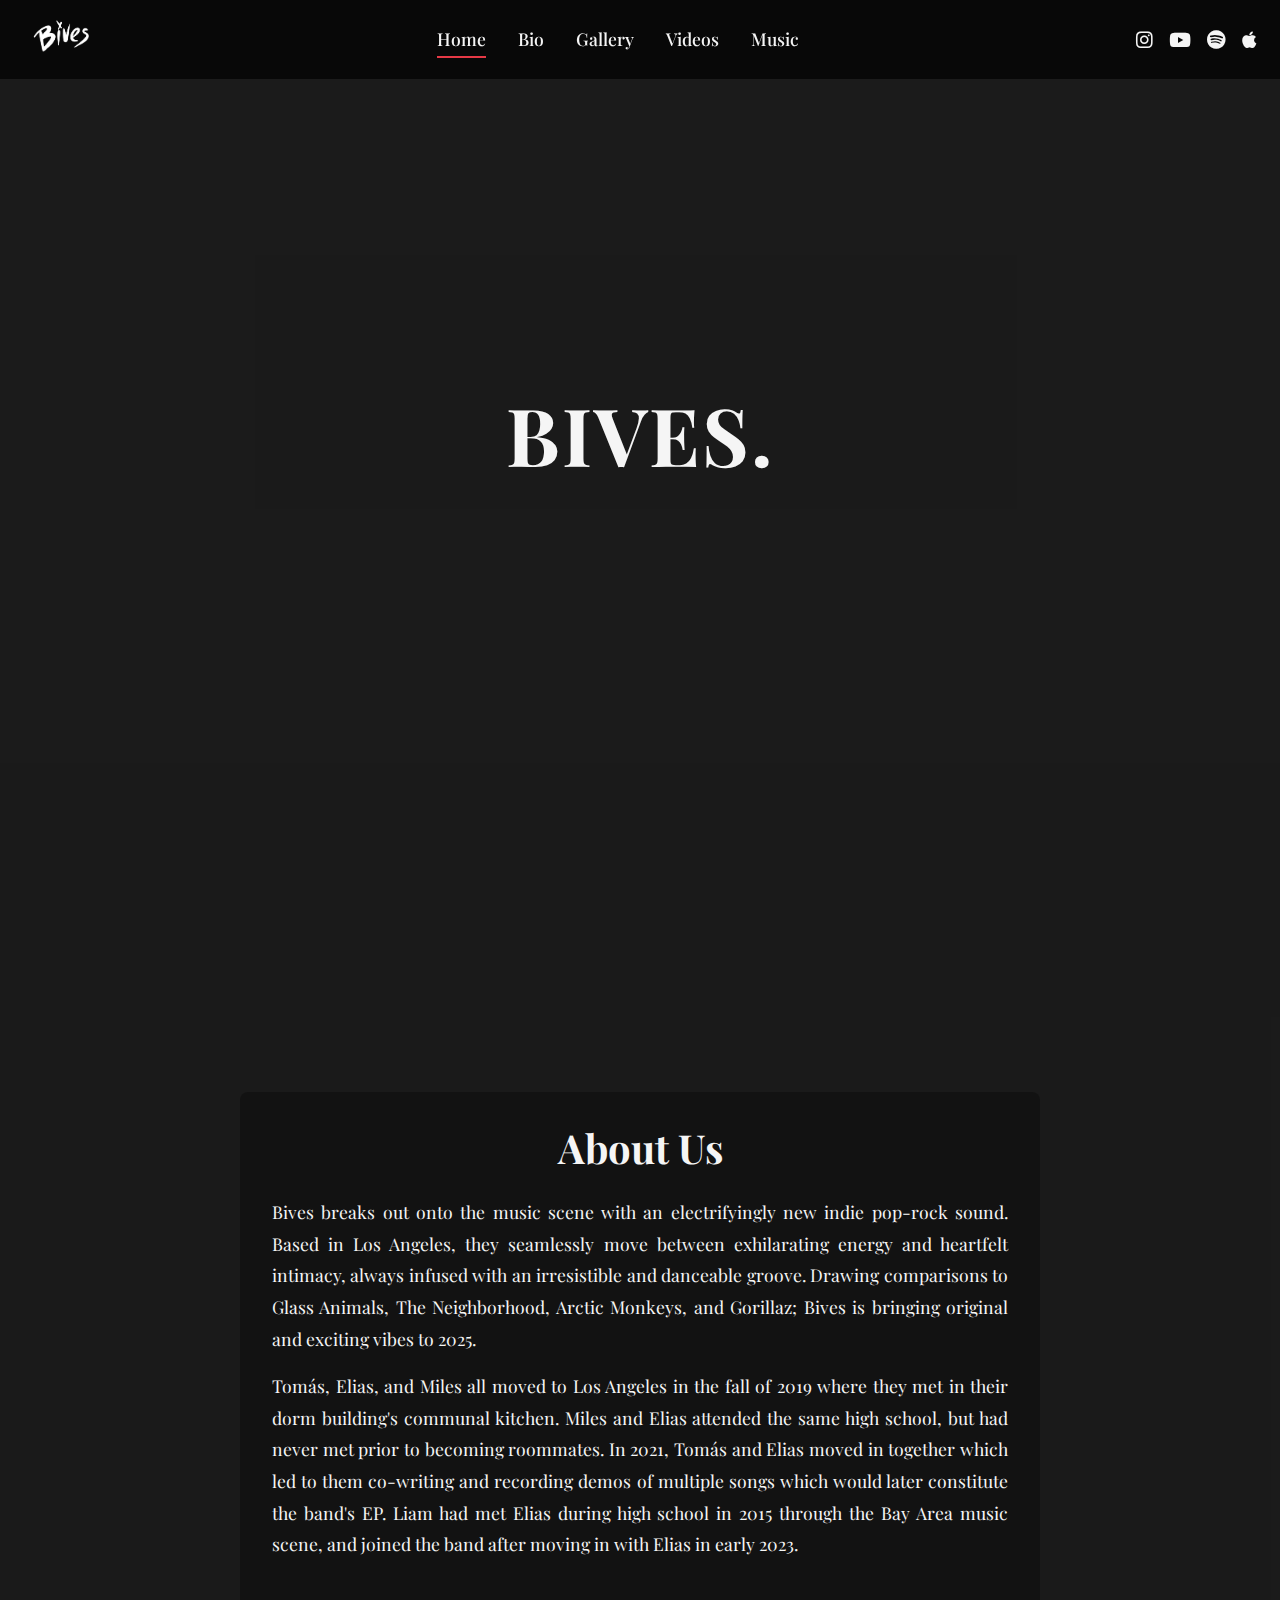
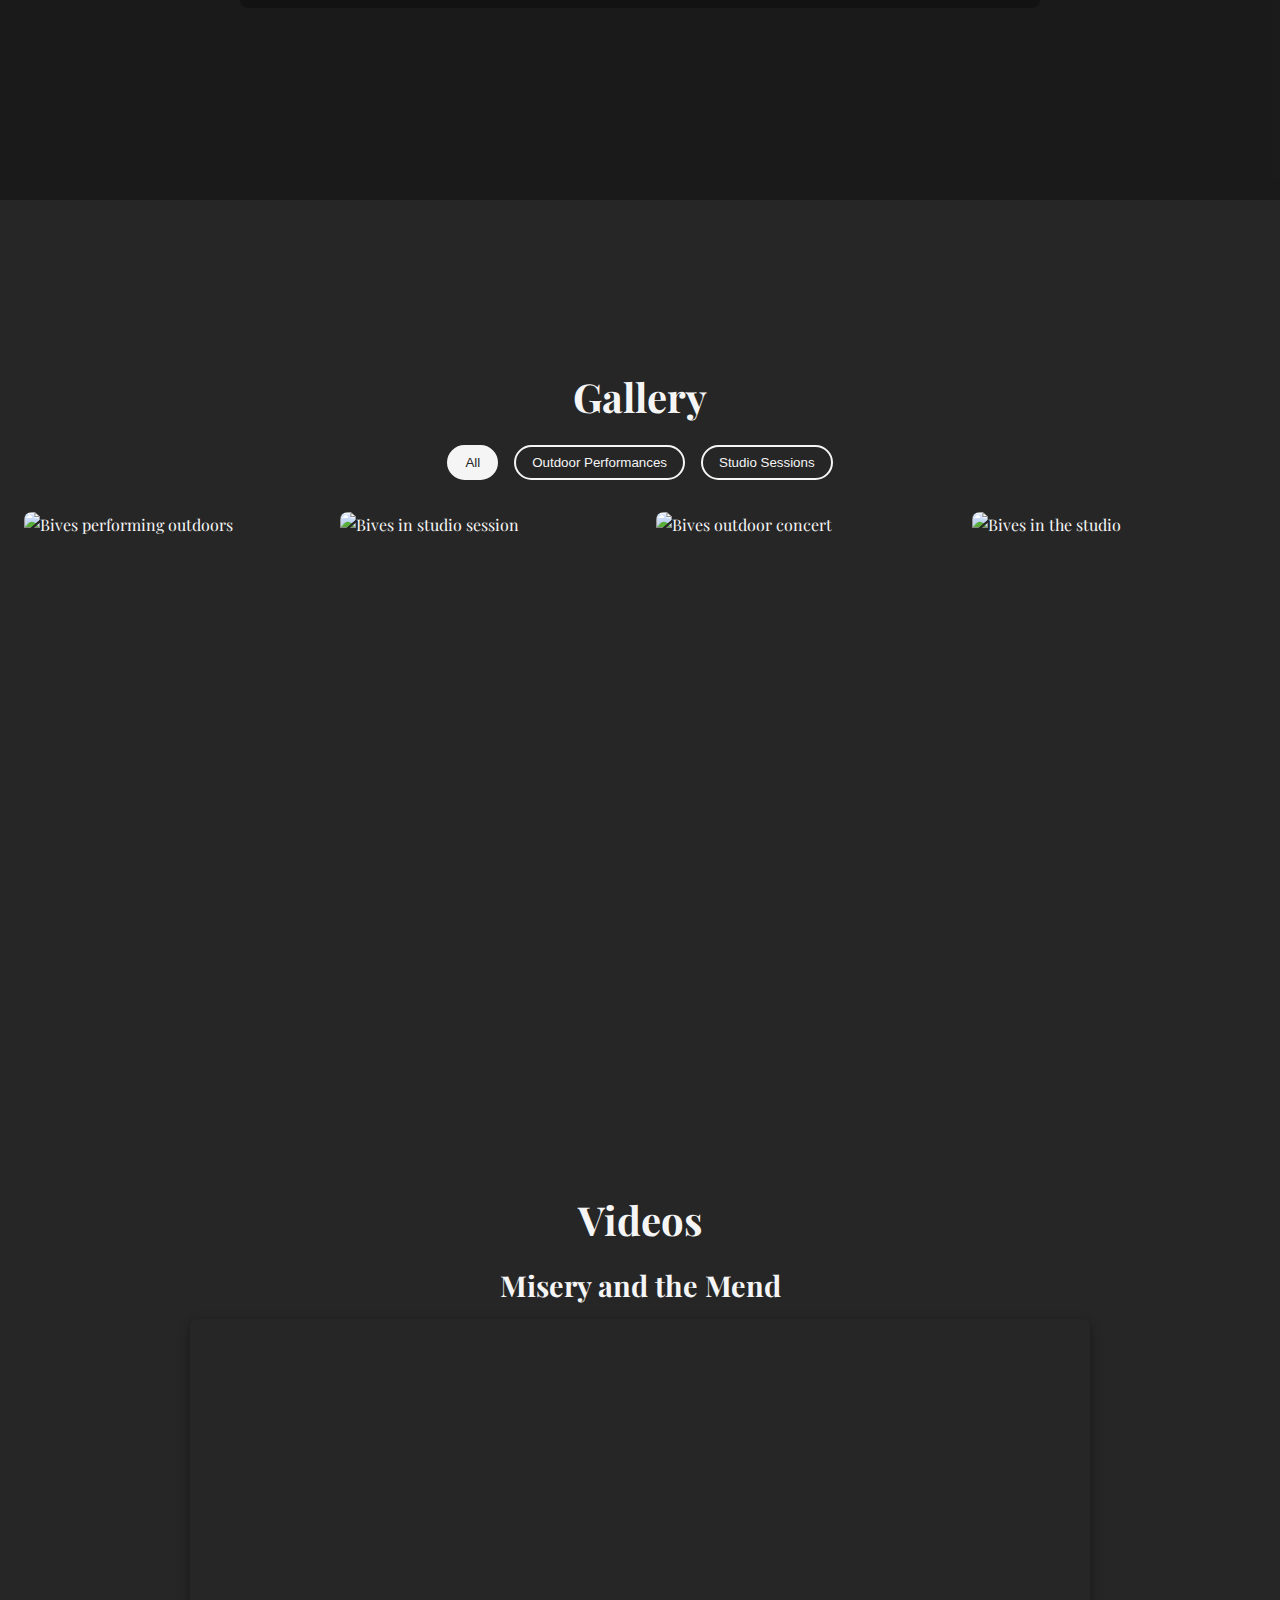
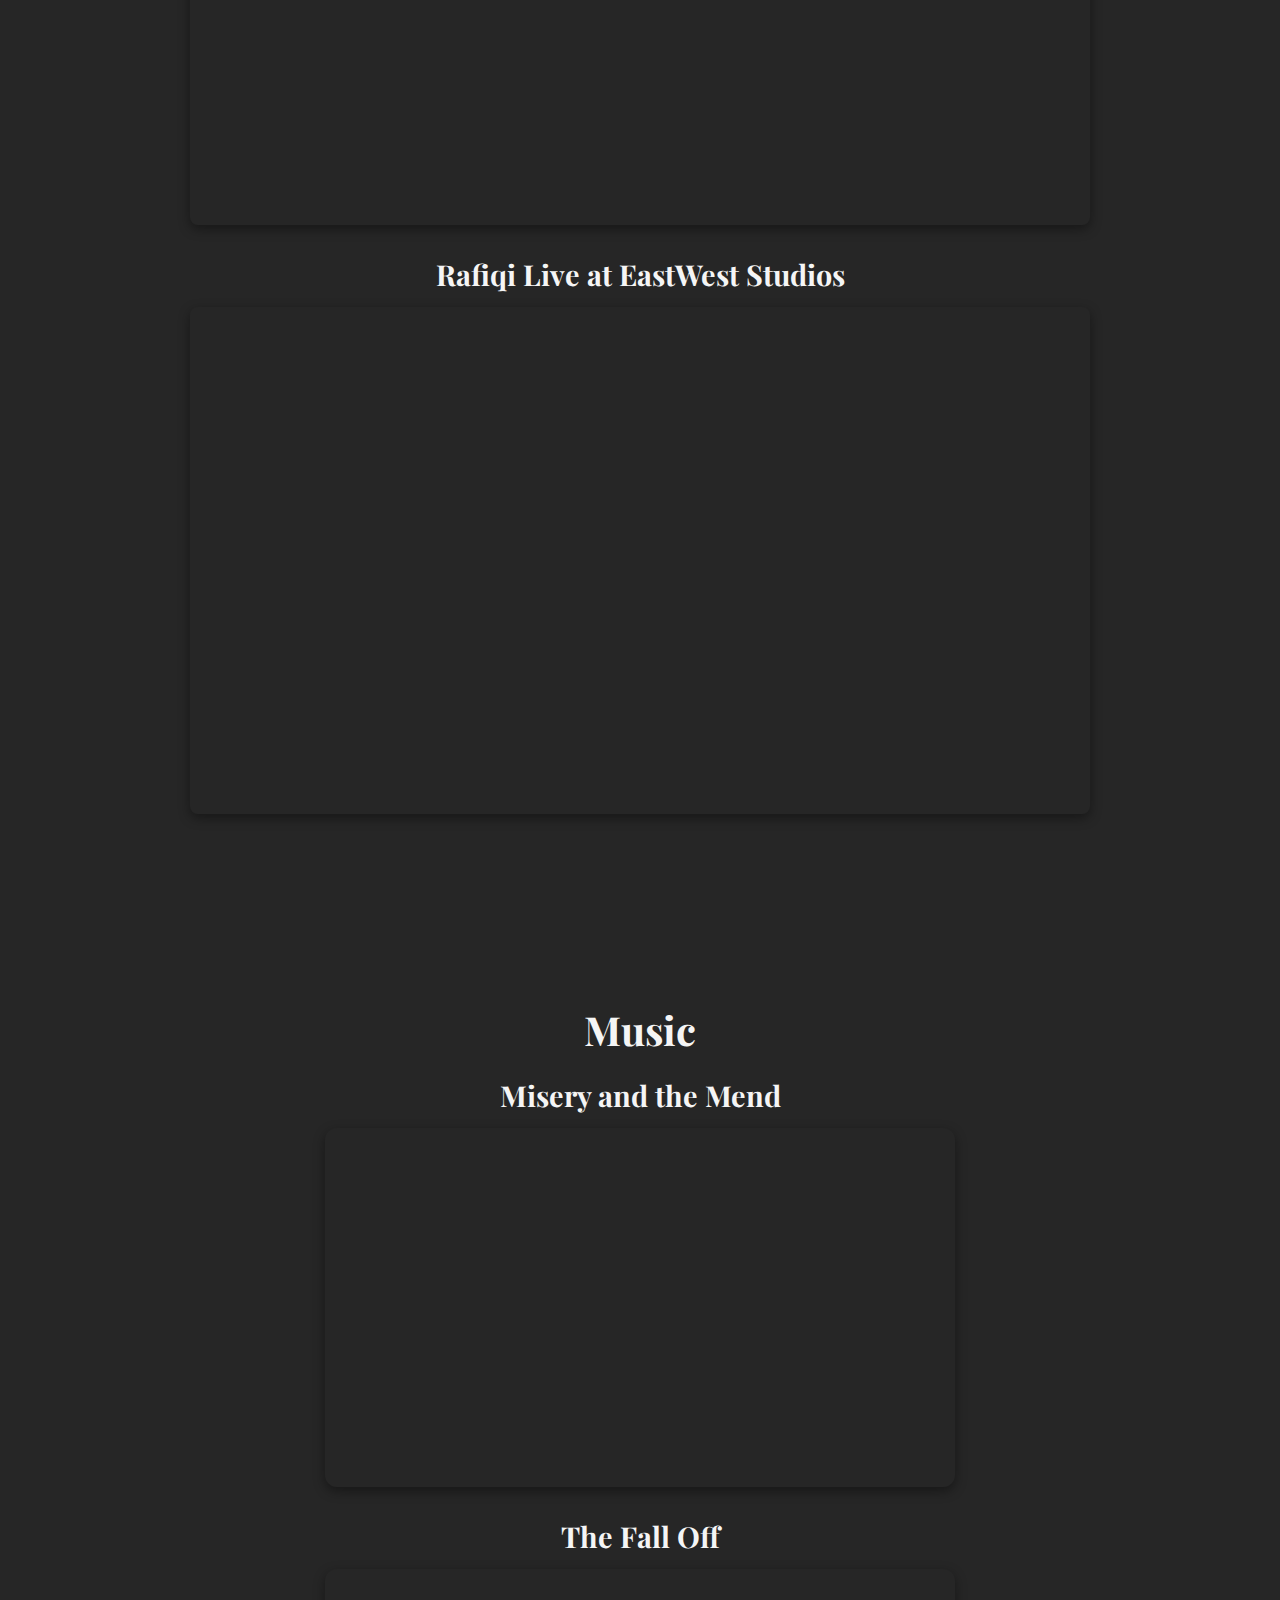
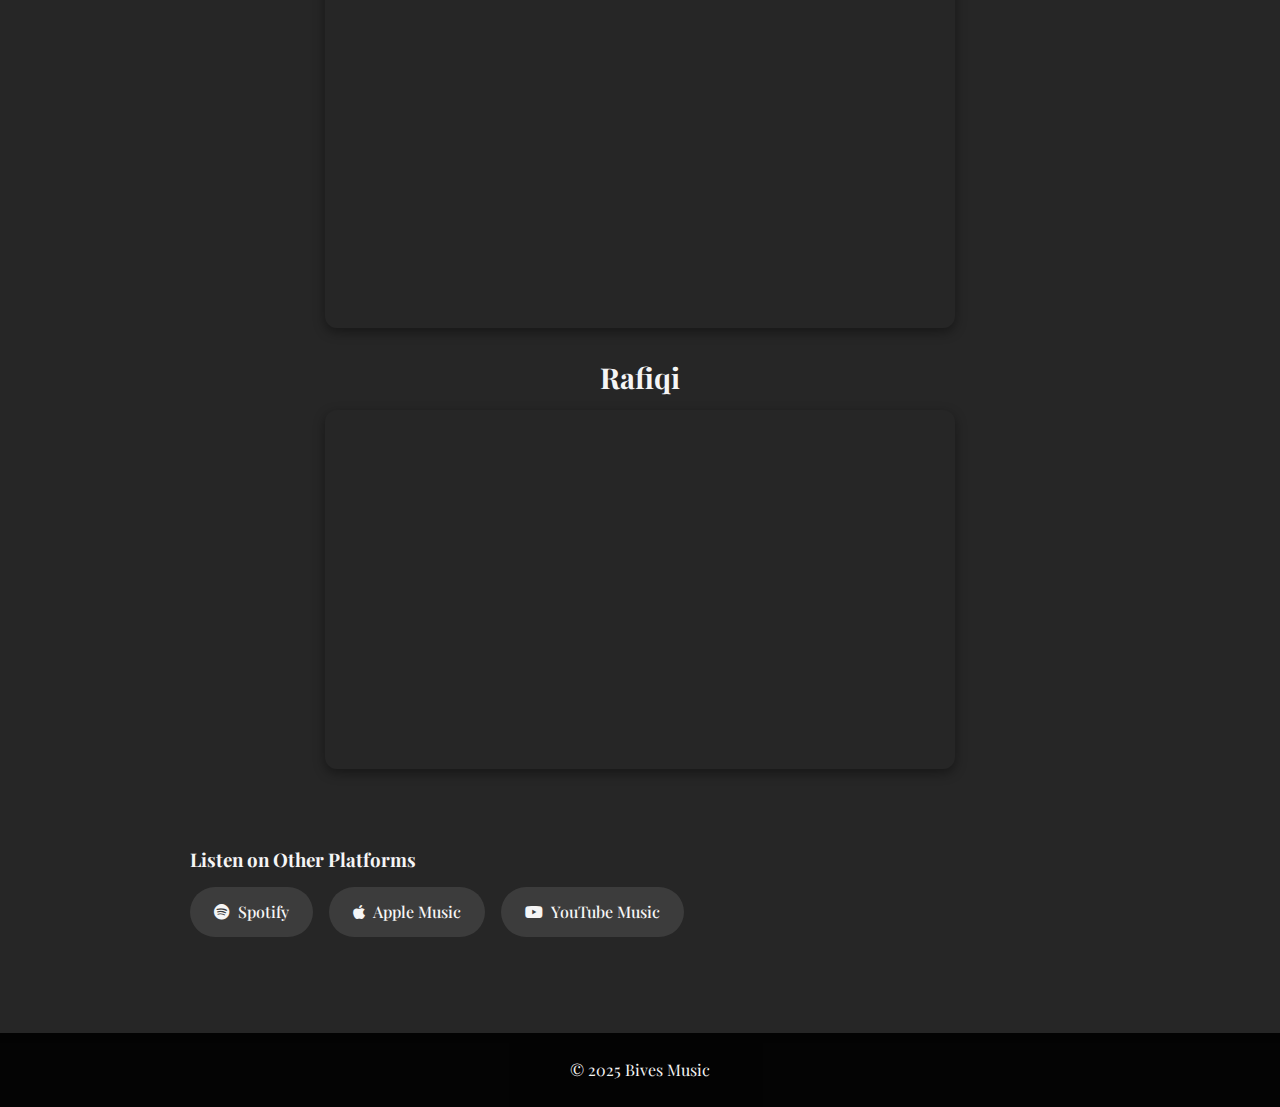
==== index.html @ 87526c59 "Change to paths" ====
<!-- Templates/index.html -->
<!DOCTYPE html>
<html lang="en">
<head>
    <meta charset="UTF-8">
    <meta name="viewport" content="width=device-width, initial-scale=1.0">
    <title>Bives | Official Website</title>
    <meta name="description" content="Bives - An electrifying indie pop-rock band from Los Angeles">
    <link rel="stylesheet" href="/Static/css/styles.css">
    <!-- Font Awesome for icons -->
    <link rel="stylesheet" href="https://cdnjs.cloudflare.com/ajax/libs/font-awesome/6.4.0/css/all.min.css">
    <link rel="preconnect" href="https://fonts.googleapis.com">
    <link rel="preconnect" href="https://fonts.gstatic.com" crossorigin>
    <link href="https://fonts.googleapis.com/css2?family=Playfair+Display:ital,wght@0,400..900;1,400..900&display=swap" rel="stylesheet">
</head>
<body>
    <!-- Navigation -->
    <nav class="main-nav">
        <div class="nav-container">
            <!-- Logo -->
            <div class="logo">
                <a href="#home">
                    <img src="/Media/images/logo/logo_white.png" alt="Bives Logo" class="logo-img">
                </a>
            </div>
            
            <!-- Desktop Navigation Menu -->
            <ul class="nav-menu">
                <li><a href="#home" class="nav-link active">Home</a></li>
                <li><a href="#bio" class="nav-link">Bio</a></li>
                <li><a href="#gallery" class="nav-link">Gallery</a></li>
                <li><a href="#videos" class="nav-link">Videos</a></li>
                <li><a href="#music" class="nav-link">Music</a></li>
            </ul>
            
            <!-- Social Media Links -->
            <div class="social-links">
                <a href="https://www.instagram.com/bives.mp3/" target="_blank" aria-label="Instagram">
                    <i class="fab fa-instagram"></i>
                </a>
                <a href="https://www.youtube.com/channel/UCIbGfi64LMCAx41w2G6Bcbw" target="_blank" aria-label="YouTube">
                    <i class="fab fa-youtube"></i>
                </a>
                <a href="https://open.spotify.com/artist/2z56uAB5zLrQXs2lIUnxNt" target="_blank" aria-label="Spotify">
                    <i class="fab fa-spotify"></i>
                </a>
                <a href="https://music.apple.com/us/artist/bives/1753832882" target="_blank" aria-label="Apple Music">
                    <i class="fab fa-apple"></i>
                </a>
            </div>
            
            <!-- Mobile Menu Toggle -->
            <div class="hamburger">
                <span class="bar"></span>
                <span class="bar"></span>
                <span class="bar"></span>
            </div>
        </div>
    </nav>

    <!-- Main Content Sections -->
    <main>
        <!-- Home/Landing Page -->
        <section id="home" class="page home-page">
            <div class="page-content">
                <h1 class="main-title">Bives.</h1>
            </div>
        </section>

        <!-- Bio/About Page -->
        <section id="bio" class="page bio-page">
            <div class="page-content">
                <div class="bio-container">
                    <h2>About Us</h2>
                    <div class="bio-text">
                        <p>Bives breaks out onto the music scene with an electrifyingly new indie pop-rock sound. Based in Los Angeles, they seamlessly move between exhilarating energy and heartfelt intimacy, always infused with an irresistible and danceable groove. Drawing comparisons to Glass Animals, The Neighborhood, Arctic Monkeys, and Gorillaz; Bives is bringing original and exciting vibes to 2025.</p>
                        <p>Tomás, Elias, and Miles all moved to Los Angeles in the fall of 2019 where they met in their dorm building's communal kitchen. Miles and Elias attended the same high school, but had never met prior to becoming roommates. In 2021, Tomás and Elias moved in together which led to them co-writing and recording demos of multiple songs which would later constitute the band's EP. Liam had met Elias during high school in 2015 through the Bay Area music scene, and joined the band after moving in with Elias in early 2023.</p>
                    </div>
                </div>
            </div>
        </section>

        <!-- Photo Gallery -->
        <section id="gallery" class="page gallery-page">
            <div class="page-content">
                <h2>Gallery</h2>
                <div class="gallery-categories">
                    <button class="category-btn active" data-category="all">All</button>
                    <button class="category-btn" data-category="outdoor">Outdoor Performances</button>
                    <button class="category-btn" data-category="studio">Studio Sessions</button>
                </div>
                <div class="gallery-container">
                    <div class="gallery-scroller">
                        <!-- Gallery images will be populated here via JavaScript -->
                    </div>
                </div>
            </div>
        </section>

        <!-- Videos Section -->
        <section id="videos" class="page videos-page">
            <div class="page-content">
                <h2>Videos</h2>
                <div class="videos-container">
                    <div class="video-item">
                        <h3>Misery and the Mend</h3>
                        <div class="video-wrapper">
                            <iframe width="560" height="315" src="https://www.youtube.com/embed/rcFxojbeQHA?si=1jiGKT5sKccXxqnn" title="YouTube video player" frameborder="0" allow="accelerometer; autoplay; clipboard-write; encrypted-media; gyroscope; picture-in-picture; web-share" referrerpolicy="strict-origin-when-cross-origin" allowfullscreen></iframe>
                        </div>
                    </div>
                    <div class="video-item">
                        <h3>Rafiqi Live at EastWest Studios</h3>
                        <div class="video-wrapper">
                            <iframe width="560" height="315" src="https://www.youtube.com/embed/BdA19tzehLc?si=J1nwJerDkR6PKJ5r" title="YouTube video player" frameborder="0" allow="accelerometer; autoplay; clipboard-write; encrypted-media; gyroscope; picture-in-picture; web-share" referrerpolicy="strict-origin-when-cross-origin" allowfullscreen></iframe>
                        </div>
                    </div>
                </div>
            </div>
        </section>

        <!-- Music Section -->
        <section id="music" class="page music-page">
            <div class="page-content">
                <h2>Music</h2>
                <div class="music-container">
                    <div class="music-item">
                        <h3>Misery and the Mend</h3>
                        <div class="spotify-wrapper">
                            <iframe style="border-radius:12px" src="https://open.spotify.com/embed/track/70ogw1NKKOwiwG8KB1XOak?utm_source=generator" width="100%" height="352" frameBorder="0" allowfullscreen="" allow="autoplay; clipboard-write; encrypted-media; fullscreen; picture-in-picture" loading="lazy"></iframe>
                        </div>
                    </div>
                    <div class="music-item">
                        <h3>The Fall Off</h3>
                        <div class="spotify-wrapper">
                            <iframe style="border-radius:12px" src="https://open.spotify.com/embed/track/1wkabSJ81QsYG14vYfn6i8?utm_source=generator&theme=0" width="100%" height="352" frameBorder="0" allowfullscreen="" allow="autoplay; clipboard-write; encrypted-media; fullscreen; picture-in-picture" loading="lazy"></iframe>
                        </div>
                    </div>
                    <div class="music-item">
                        <h3>Rafiqi</h3>
                        <div class="spotify-wrapper">
                            <iframe style="border-radius:12px" src="https://open.spotify.com/embed/track/7BXfAP07qdWw4hlUGqwCIs?utm_source=generator" width="100%" height="352" frameBorder="0" allowfullscreen="" allow="autoplay; clipboard-write; encrypted-media; fullscreen; picture-in-picture" loading="lazy"></iframe>
                        </div>
                    </div>
                    <div class="music-platforms">
                        <h3>Listen on Other Platforms</h3>
                        <div class="platform-links">
                            <a href="https://open.spotify.com/artist/2z56uAB5zLrQXs2lIUnxNt" target="_blank" class="platform-link">
                                <i class="fab fa-spotify"></i> Spotify
                            </a>
                            <a href="https://music.apple.com/us/artist/bives/1753832882" target="_blank" class="platform-link">
                                <i class="fab fa-apple"></i> Apple Music
                            </a>
                            <a href="https://www.youtube.com/channel/UCIbGfi64LMCAx41w2G6Bcbw" target="_blank" class="platform-link">
                                <i class="fab fa-youtube"></i> YouTube Music
                            </a>
                        </div>
                    </div>
                </div>
            </div>
        </section>
    </main>

    <!-- Footer -->
    <footer class="main-footer">
        <div class="footer-content">
            <p>&copy; 2025 Bives Music</p>
        </div>
    </footer>

    <!-- Lightbox Modal for Gallery Images -->
    <div id="image-lightbox" class="lightbox">
        <div class="lightbox-content">
            <span class="lightbox-close">&times;</span>
            <img id="lightbox-img" src="" alt="Enlarged gallery image">
            <div class="lightbox-caption">
                <h3 id="lightbox-title"></h3>
            </div>
            <button class="lightbox-nav prev" aria-label="Previous image">&lt;</button>
            <button class="lightbox-nav next" aria-label="Next image">&gt;</button>
        </div>
    </div>

    <!-- JavaScript -->
    <script src="/Static/js/main.js"></script>
</body>
</html>
---- Static/css/styles.css ----
/* Static/css/styles.css */

/* ===== GLOBAL STYLES ===== */
:root {
    --primary-color: #262626;
    --secondary-color: #f5f5f5;
    --accent-color: #e63946;
    --text-light: #f5f5f5;
    --text-dark: #262626;
    --transition: all 0.3s ease;
    --overlay-dark: rgba(0, 0, 0, 0.3);
    --overlay-light: rgba(255, 255, 255, 0.1);
}

* {
    margin: 0;
    padding: 0;
    box-sizing: border-box;
}

html {
    scroll-behavior: smooth;
    scroll-snap-type: y mandatory;
}

body {
    font-family: 'Helvetica Neue', Arial, sans-serif;
    font-family: 'Playfair display';
    line-height: 1.6;
    color: var(--text-light);
    background-color: var(--primary-color);
    overflow-x: hidden;
}

h1, h2, h3, h4 {
    font-weight: 700;
    line-height: 1.2;
}

a {
    text-decoration: none;
    color: var(--text-light);
    transition: var(--transition);
}

a:hover {
    color: var(--accent-color);
}

ul {
    list-style: none;
}

img {
    max-width: 100%;
    height: auto;
}

/* ===== NAVIGATION ===== */
.main-nav {
    position: fixed;
    width: 100%;
    z-index: 1000;
    background-color: rgba(0, 0, 0, 0.7);
    backdrop-filter: blur(10px);
    padding: 1rem 0;
}

.nav-container {
    max-width: 1400px;
    margin: 0 auto;
    display: flex;
    justify-content: space-between;
    align-items: center;
    padding: 0 1.5rem;
}

.logo {
    z-index: 1001;
}

.logo-img {
    height: 40px;
    width: auto;
}

.nav-menu {
    display: flex;
    justify-content: center;
    align-items: center;
    gap: 2rem;
}

.nav-link {
    font-size: 1.1rem;
    font-weight: 500;
    position: relative;
    padding: 0.5rem 0;
}

.nav-link::after {
    content: '';
    position: absolute;
    width: 0;
    height: 2px;
    background-color: var(--accent-color);
    bottom: 0;
    left: 0;
    transition: var(--transition);
}

.nav-link:hover::after,
.nav-link.active::after {
    width: 100%;
}

.social-links {
    display: flex;
    gap: 1rem;
}

.social-links a {
    font-size: 1.2rem;
}

.hamburger {
    display: none;
    cursor: pointer;
    z-index: 1001;
}

.bar {
    display: block;
    width: 25px;
    height: 3px;
    margin: 5px auto;
    transition: var(--transition);
    background-color: var(--text-light);
}

/* ===== PAGE STRUCTURE ===== */
.page {
    position: relative;
    min-height: 100vh;
    width: 100%;
    overflow: hidden;
    scroll-snap-align: start;
    display: flex;
    justify-content: center;
    align-items: center;
}

.page-content {
    width: 100%;
    max-width: 1400px;
    padding: 6rem 1.5rem;
    position: relative;
    z-index: 1;
}

.home-page, .bio-page {
    background-size: cover;
    background-position: center;
    background-repeat: no-repeat;
    background-attachment: fixed;
}

.home-page::before, .bio-page::before {
    content: '';
    position: absolute;
    top: 0;
    left: 0;
    width: 100%;
    height: 100%;
    background-color: var(--overlay-dark);
}

.home-page {
    background-image: url('/Media/images/desktop/background_desktop.jpg');
}

.bio-page {
    background-image: url('/Media/images/desktop/background_bio_desktop.jpg');
}

/* ===== HOME PAGE ===== */
.main-title {
    font-size: 5rem;
    text-align: center;
    text-transform: uppercase;
    letter-spacing: 2px;
    margin-bottom: 2rem;
}

/* ===== BIO PAGE ===== */
.bio-container {
    max-width: 800px;
    margin: 0 auto;
    background-color: var(--overlay-dark);
    padding: 2rem;
    border-radius: 8px;
}

.bio-container h2 {
    font-size: 2.5rem;
    margin-bottom: 1.5rem;
    text-align: center;
}

.bio-text p {
    margin-bottom: 1rem;
    font-size: 1.1rem;
    line-height: 1.8;
    text-align: justify;
}

/* ===== GALLERY PAGE ===== */
.gallery-page {
    background-color: var(--primary-color);
}

.gallery-page h2 {
    font-size: 2.5rem;
    margin-bottom: 1.5rem;
    text-align: center;
}

.gallery-categories {
    display: flex;
    justify-content: center;
    gap: 1rem;
    margin-bottom: 2rem;
}

.category-btn {
    background: none;
    border: 2px solid var(--text-light);
    color: var(--text-light);
    padding: 0.5rem 1rem;
    border-radius: 50px;
    cursor: pointer;
    font-weight: 500;
    transition: var(--transition);
}

.category-btn:hover,
.category-btn.active {
    background-color: var(--text-light);
    color: var(--text-dark);
}

.gallery-container {
    width: 100%;
    overflow: hidden;
}

.gallery-scroller {
    display: flex;
    overflow-x: auto;
    scroll-snap-type: x mandatory;
    scroll-behavior: smooth;
    -webkit-overflow-scrolling: touch;
    gap: 1rem;
    padding-bottom: 1rem;
}

.gallery-scroller::-webkit-scrollbar {
    height: 6px;
}

.gallery-scroller::-webkit-scrollbar-track {
    background: var(--overlay-light);
    border-radius: 10px;
}

.gallery-scroller::-webkit-scrollbar-thumb {
    background: var(--text-light);
    border-radius: 10px;
}

.gallery-item {
    scroll-snap-align: start;
    min-width: 300px;
    height: 400px;
    border-radius: 8px;
    overflow: hidden;
    position: relative;
    cursor: pointer;
}

.gallery-item img {
    width: 100%;
    height: 100%;
    object-fit: cover;
    transition: transform 0.5s ease;
}

.gallery-item:hover img {
    transform: scale(1.05);
}

.gallery-item-info {
    position: absolute;
    bottom: 0;
    left: 0;
    width: 100%;
    padding: 1rem;
    background: linear-gradient(to top, rgba(0, 0, 0, 0.8), transparent);
    transform: translateY(100%);
    transition: var(--transition);
}

.gallery-item:hover .gallery-item-info {
    transform: translateY(0);
}

/* ===== LIGHTBOX STYLES ===== */
.lightbox {
    display: none;
    position: fixed;
    z-index: 2000;
    left: 0;
    top: 0;
    width: 100%;
    height: 100%;
    background-color: rgba(0, 0, 0, 0.9);
    overflow: hidden;
}

.lightbox-content {
    position: relative;
    display: flex;
    flex-direction: column;
    justify-content: center;
    align-items: center;
    width: 100%;
    height: 100%;
    max-width: 100vw;
    max-height: 100vh;
    margin: auto;
}

.lightbox-close {
    position: absolute;
    top: 15px;
    right: 25px;
    font-size: 35px;
    color: var(--text-light);
    cursor: pointer;
    z-index: 2001;
    transition: var(--transition);
}

.lightbox-close:hover {
    color: var(--accent-color);
}

#lightbox-img {
    max-width: 90%;
    max-height: 80vh;
    object-fit: contain;
    border: 2px solid var(--overlay-light);
    box-shadow: 0 5px 20px rgba(0, 0, 0, 0.5);
}

.lightbox-caption {
    color: var(--text-light);
    padding: 1rem;
    text-align: center;
    max-width: 80%;
}

.lightbox-nav {
    position: absolute;
    top: 50%;
    transform: translateY(-50%);
    background: rgba(0, 0, 0, 0.5);
    color: var(--text-light);
    border: none;
    font-size: 24px;
    padding: 15px;
    border-radius: 50%;
    cursor: pointer;
    transition: var(--transition);
}

.lightbox-nav:hover {
    background: rgba(255, 255, 255, 0.2);
    color: var(--accent-color);
}

.lightbox-nav.prev {
    left: 20px;
}

.lightbox-nav.next {
    right: 20px;
}

/* ===== VIDEOS PAGE ===== */
.videos-page {
    overflow-y: auto;
    background-color: var(--primary-color);
}

.videos-page h2 {
    font-size: 2.5rem;
    margin-bottom: 1.5rem;
    text-align: center;
}

.videos-container {
    display: flex;
    flex-direction: column;
    gap: 2rem;
    max-width: 900px;
    margin: 0 auto;
}

.video-item {
    width: 100%;
    margin: 0 auto;
}

.video-item h3 {
    margin-bottom: 1rem;
    font-size: 1.8rem;
    text-align: center;
}

.video-wrapper {
    position: relative;
    width: 100%;
    padding-bottom: 56.25%; /* 16:9 aspect ratio */
    height: 0;
    overflow: hidden;
    border-radius: 8px;
    box-shadow: 0 4px 12px rgba(0, 0, 0, 0.4);
}

.video-wrapper iframe {
    position: absolute;
    top: 0;
    left: 0;
    width: 100%;
    height: 100%;
    border: none;
}

/* Responsive adjustments for videos */
@media (max-width: 768px) {
    .video-item {
        width: 90%;
    }
}

/* ===== MUSIC PAGE ===== */
.music-page {
    overflow-y: auto;
    background-color: var(--primary-color);
}

.music-page h2 {
    font-size: 2.5rem;
    margin-bottom: 1.5rem;
    text-align: center;
}

.music-container {
    display: flex;
    flex-direction: column;
    gap: 2rem;
    max-width: 900px;
    margin: 0 auto;
}

.music-item {
    width: 70%;
    margin: 0 auto;
}

.music-item h3 {
    margin-bottom: 1rem;
    font-size: 1.8rem;
    text-align: center;
}

.spotify-wrapper {
    border-radius: 12px;
    overflow: hidden;
    box-shadow: 0 4px 12px rgba(0, 0, 0, 0.4);
}

/* Responsive adjustments for music players */
@media (max-width: 768px) {
    .music-item {
        width: 90%;
    }
}

.music-platforms {
    margin-top: 3rem;
}

.platform-links {
    display: flex;
    flex-wrap: wrap;
    gap: 1rem;
    margin-top: 1rem;
}

.platform-link {
    display: flex;
    align-items: center;
    gap: 0.5rem;
    padding: 0.75rem 1.5rem;
    background-color: var(--overlay-light);
    border-radius: 50px;
    font-weight: 500;
    transition: var(--transition);
}

.platform-link:hover {
    background-color: var(--accent-color);
    color: var(--text-light);
}

/* ===== FOOTER ===== */
.main-footer {
    background-color: rgba(0, 0, 0, 0.9);
    padding: 1.5rem 0;
    text-align: center;
    position: relative;
    z-index: 100;
}

.footer-content {
    max-width: 1400px;
    margin: 0 auto;
    padding: 0 1.5rem;
}

/* ===== RESPONSIVE STYLES ===== */
@media (max-width: 1024px) {
    .main-title {
        font-size: 4rem;
    }
}

@media (max-width: 768px) {
    .hamburger {
        display: block;
    }

    .hamburger.active .bar:nth-child(2) {
        opacity: 0;
    }

    .hamburger.active .bar:nth-child(1) {
        transform: translateY(8px) rotate(45deg);
    }

    .hamburger.active .bar:nth-child(3) {
        transform: translateY(-8px) rotate(-45deg);
    }

    .nav-menu {
        position: fixed;
        left: -100%;
        top: 0;
        flex-direction: column;
        justify-content: center;
        background-color: var(--primary-color);
        width: 100%;
        height: 100vh;
        text-align: center;
        transition: var(--transition);
        z-index: 1000;
    }

    .nav-menu.active {
        left: 0;
    }

    .nav-link {
        font-size: 1.5rem;
    }

    .social-links {
        display: none;
    }

    .social-links.mobile {
        display: flex;
        justify-content: center;
        margin-top: 2rem;
    }

    .social-links.mobile a {
        font-size: 1.5rem;
        margin: 0 0.75rem;
    }

    .main-title {
        font-size: 3rem;
    }

    .gallery-categories {
        flex-wrap: wrap;
    }

    .home-page {
        background-image: url('/Media/images/mobile/background_mobile.jpg');
    }

    .bio-page {
        background-image: url('/Media/images/mobile/background_mobile.jpg');
    }
    
    #lightbox-img {
        max-width: 95%;
        max-height: 70vh;
    }
    
    .lightbox-nav {
        font-size: 18px;
        padding: 10px;
    }
}

@media (max-width: 480px) {
    .main-title {
        font-size: 2.5rem;
    }

    .page-content {
        padding: 5rem 1rem;
    }

    .bio-container {
        padding: 1.5rem;
    }

    .bio-container h2,
    .gallery-page h2,
    .videos-page h2,
    .music-page h2 {
        font-size: 2rem;
    }

    .video-item h3,
    .music-item h3 {
        font-size: 1.5rem;
    }
    
    .lightbox-nav {
        font-size: 16px;
        padding: 8px;
    }
    
    .lightbox-close {
        font-size: 28px;
    }
}
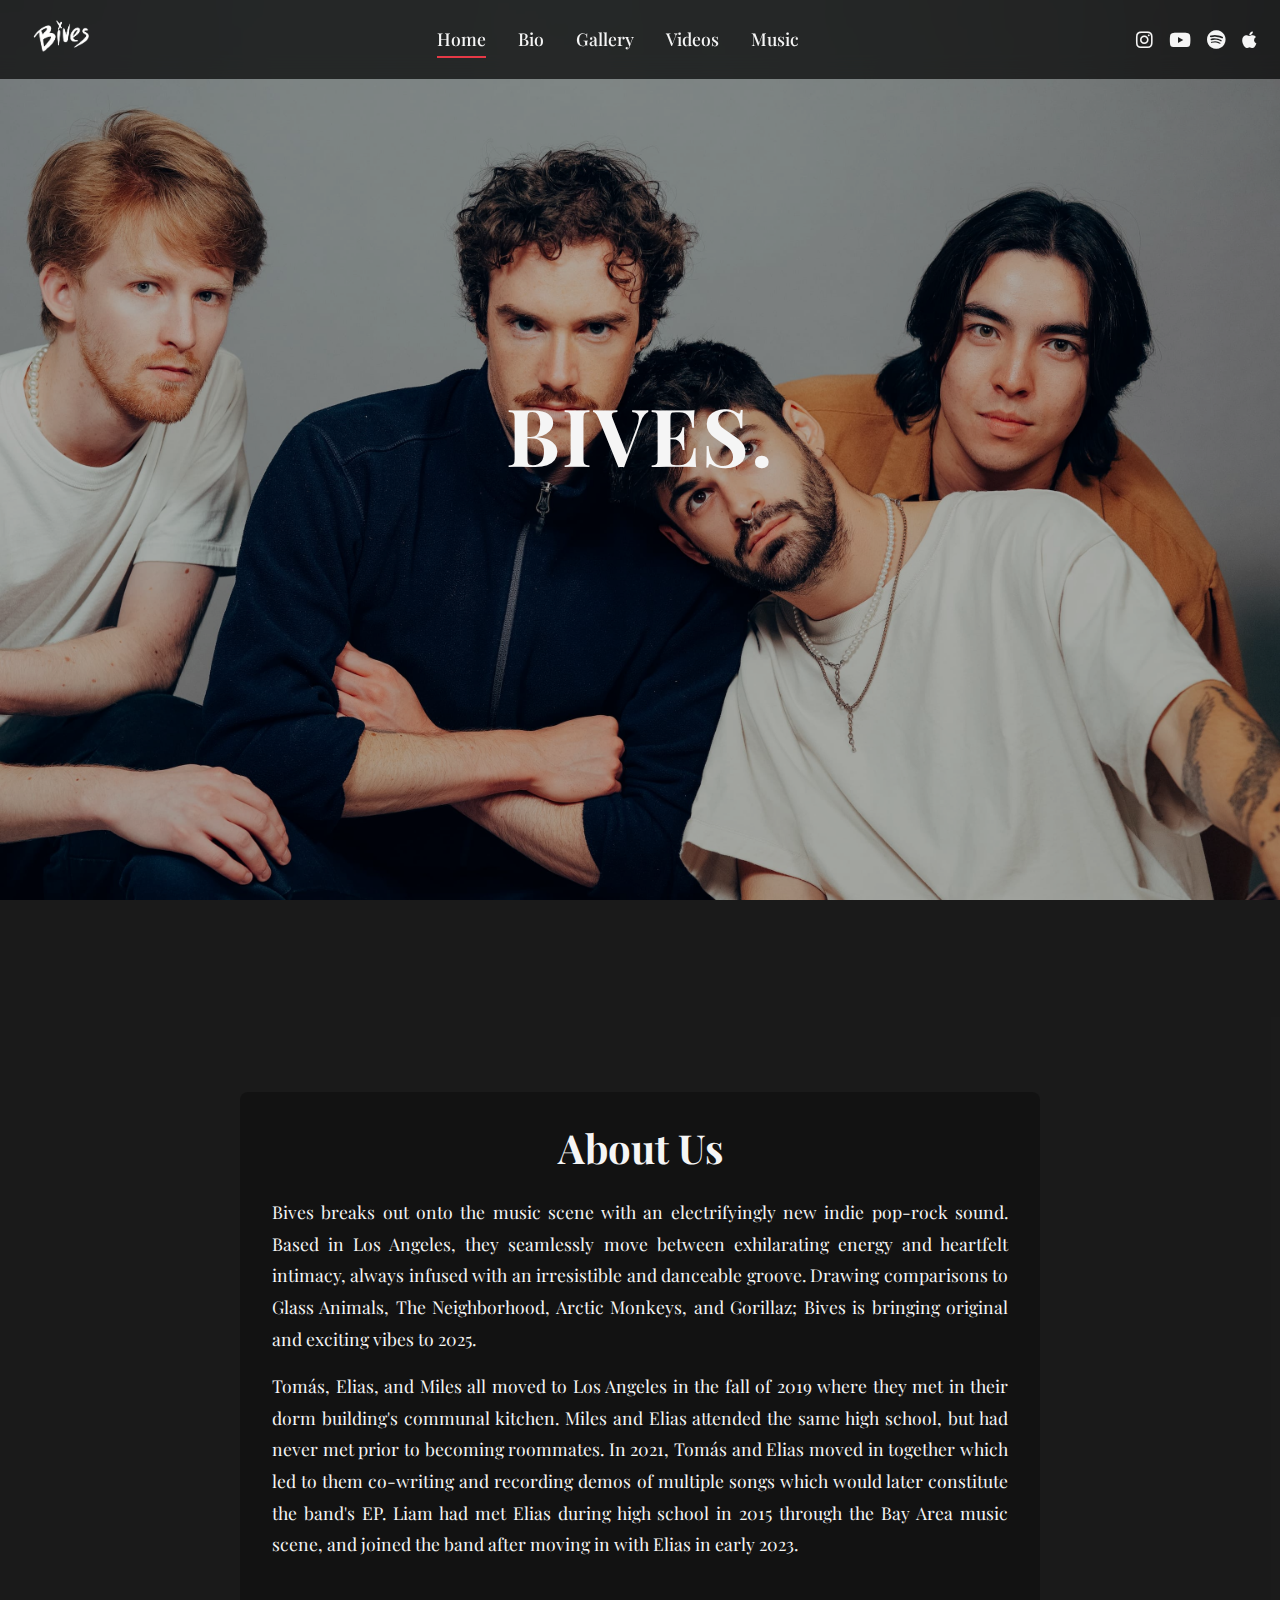
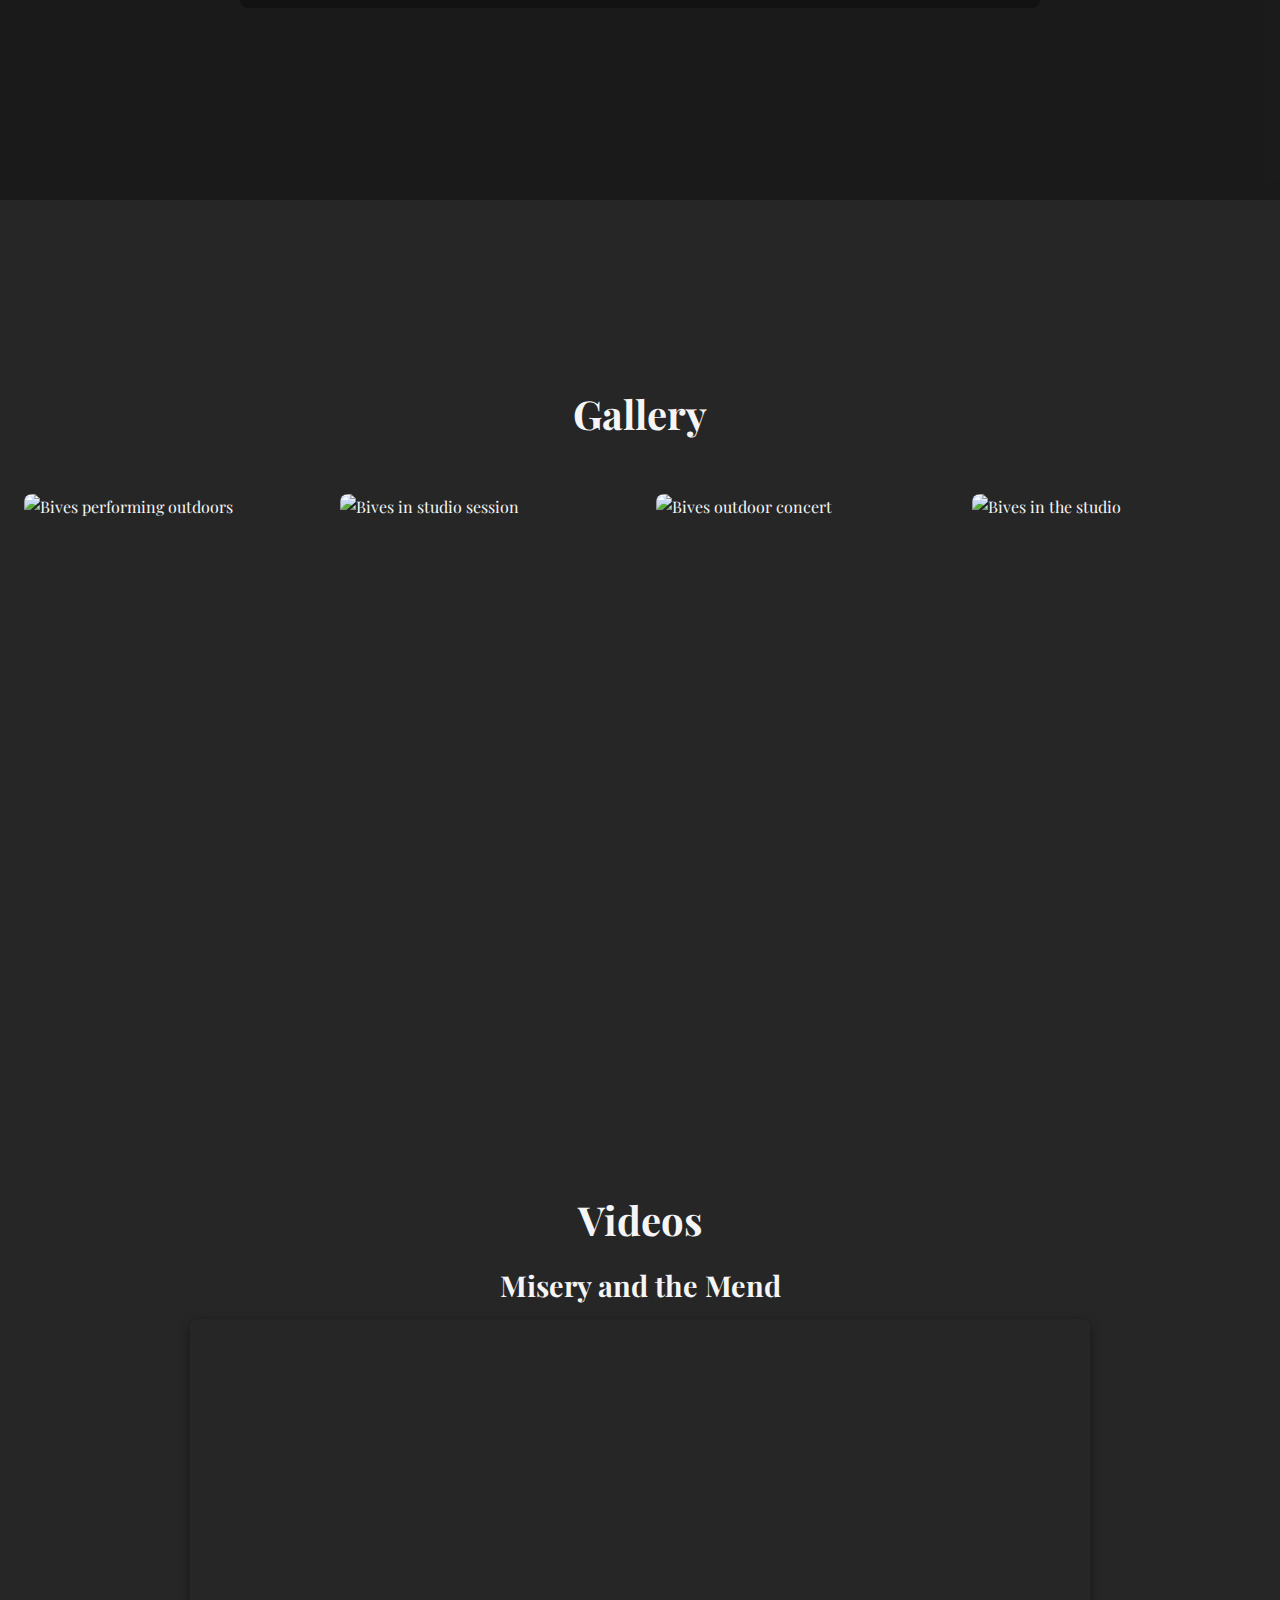
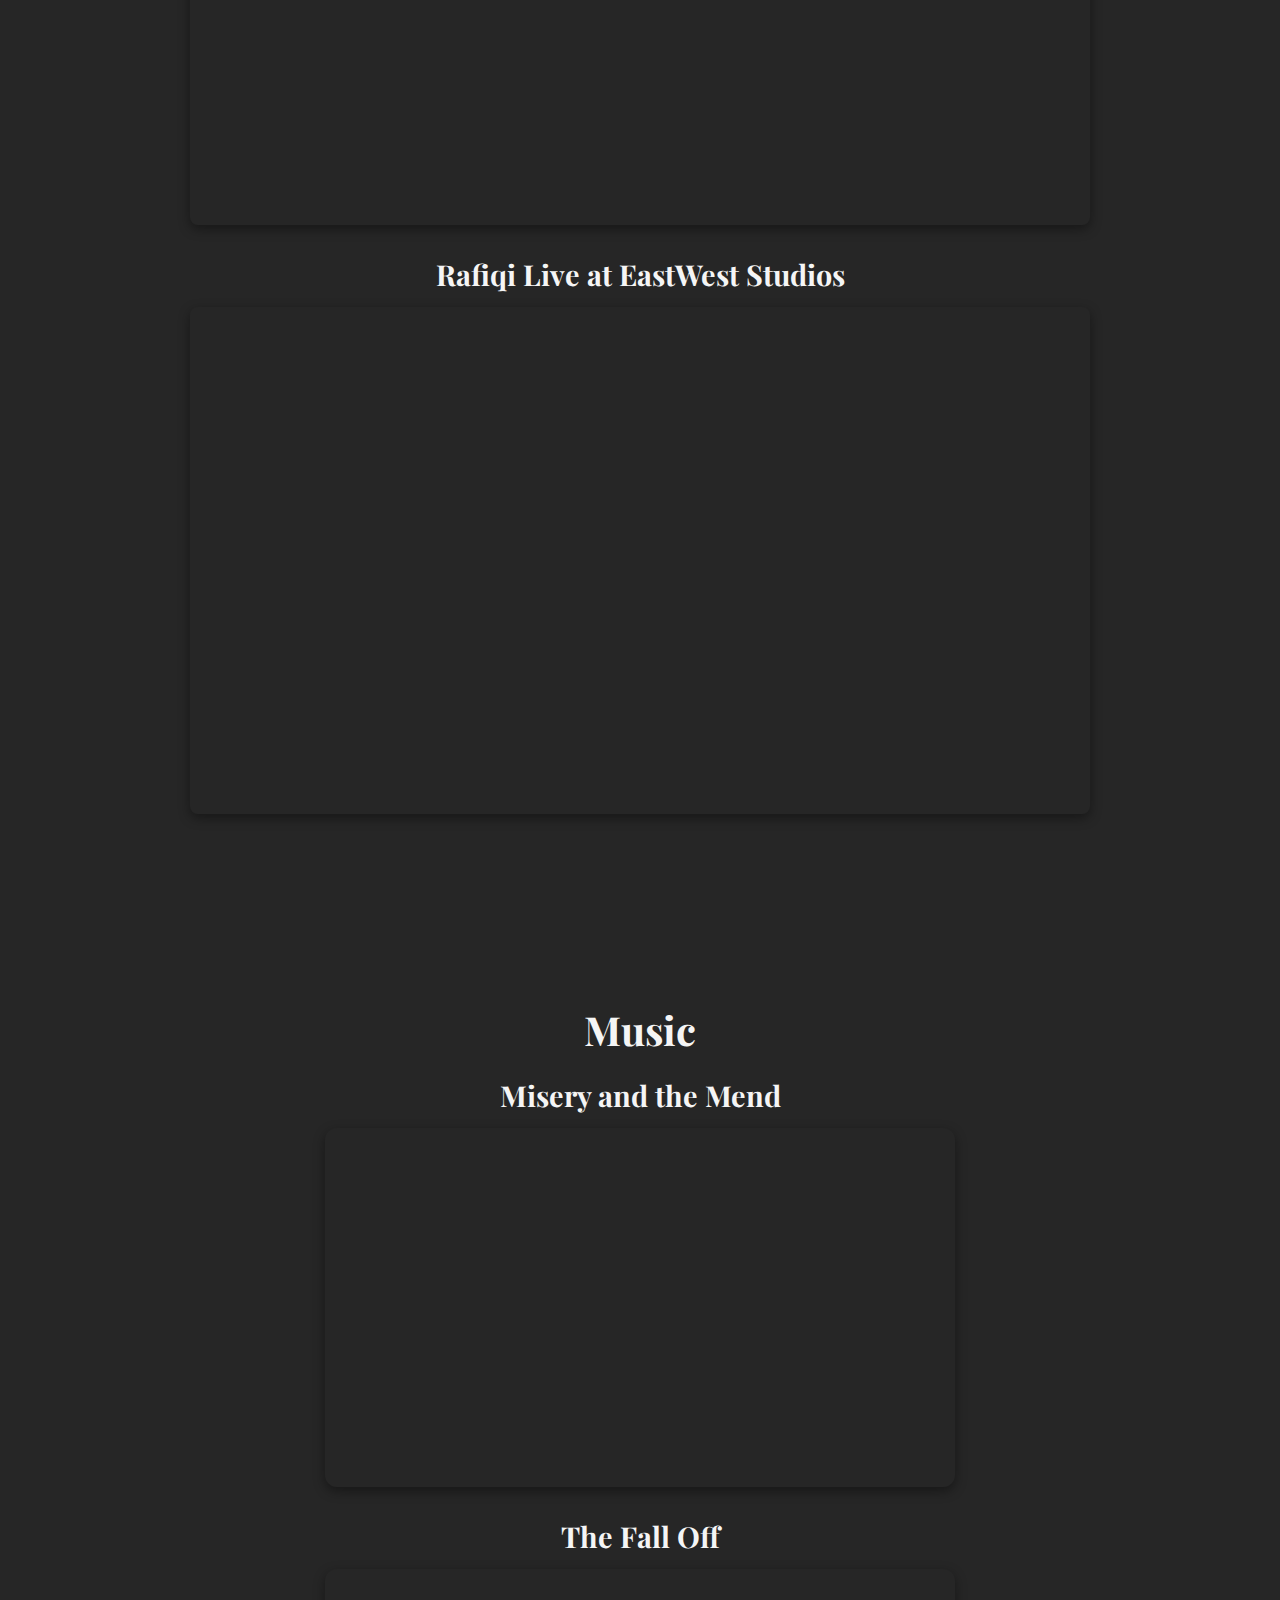
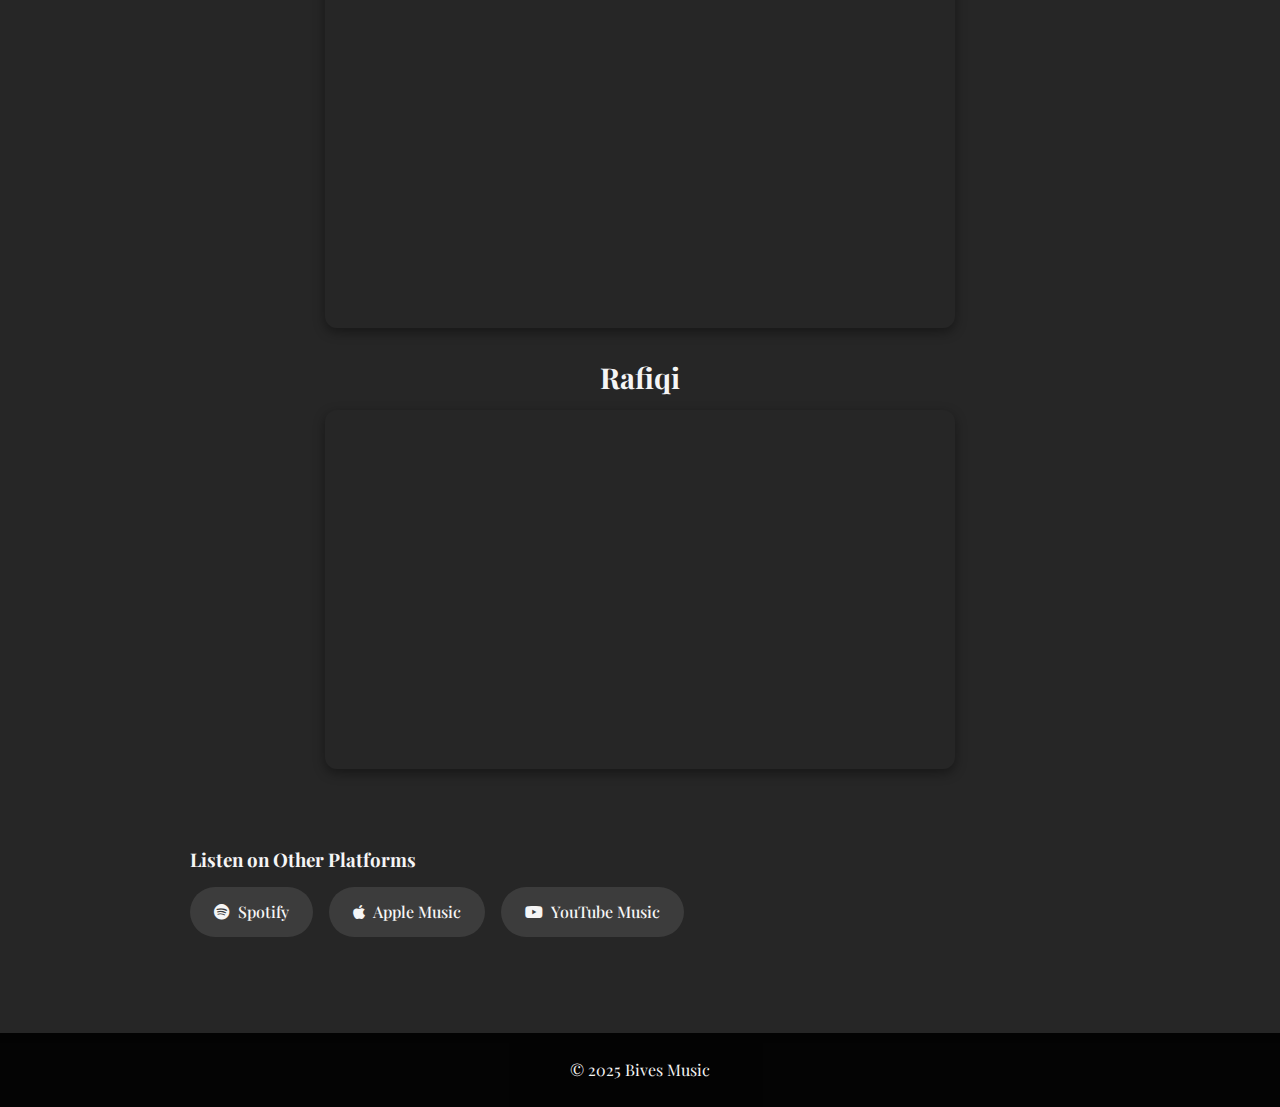
==== commit 0ab13fb6: "Comment categories on gallery for now" ====
--- a/index.html
+++ b/index.html
@@ -85,9 +85,9 @@
             <div class="page-content">
                 <h2>Gallery</h2>
                 <div class="gallery-categories">
-                    <button class="category-btn active" data-category="all">All</button>
+                    <!-- <button class="category-btn active" data-category="all">All</button>
                     <button class="category-btn" data-category="outdoor">Outdoor Performances</button>
-                    <button class="category-btn" data-category="studio">Studio Sessions</button>
+                    <button class="category-btn" data-category="studio">Studio Sessions</button> -->
                 </div>
                 <div class="gallery-container">
                     <div class="gallery-scroller">
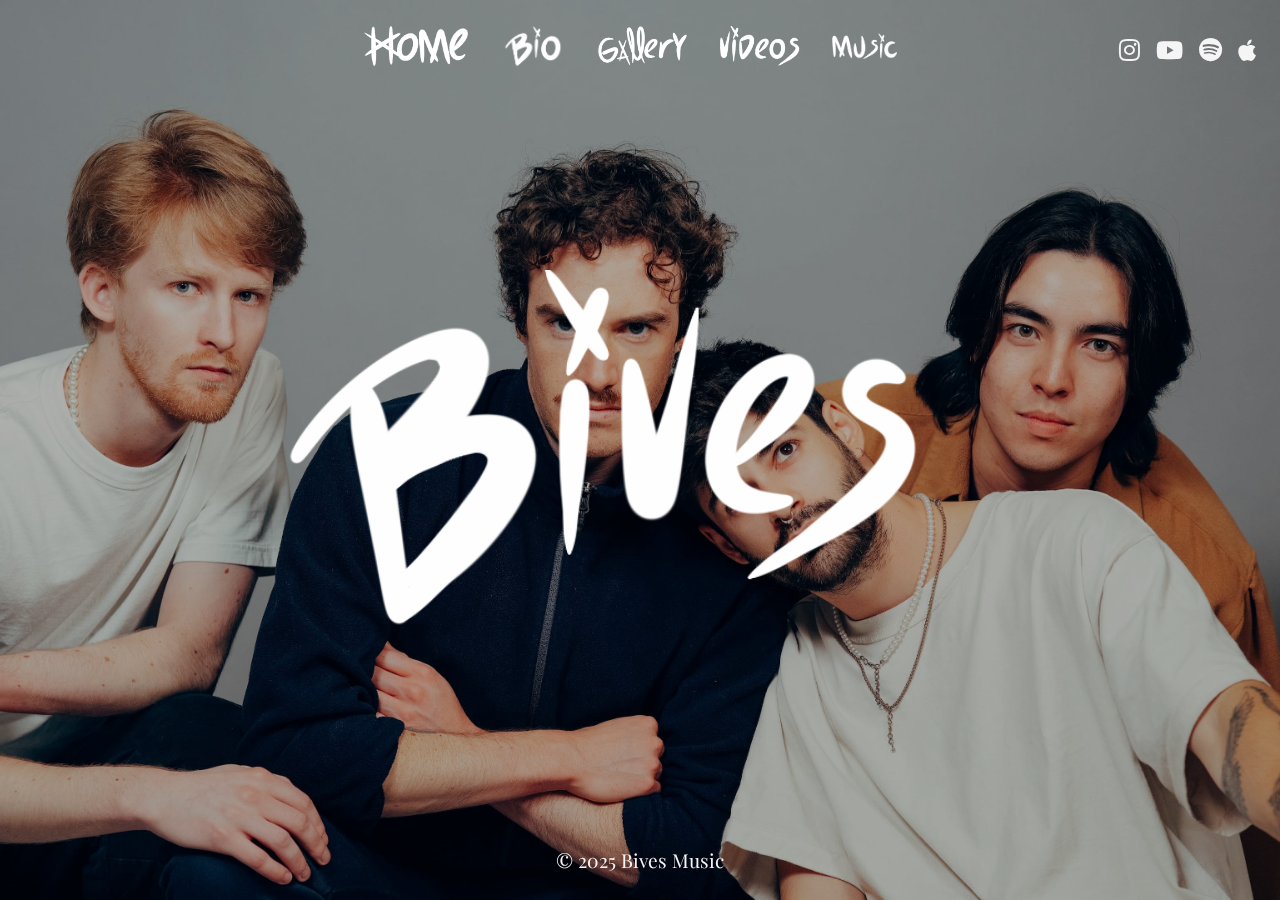
==== commit dc2d1de7: "Add font imgs instead of text" ====
--- a/index.html
+++ b/index.html
@@ -1,4 +1,3 @@
-<!-- Templates/index.html -->
 <!DOCTYPE html>
 <html lang="en">
 <head>
@@ -12,6 +11,9 @@
     <link rel="preconnect" href="https://fonts.googleapis.com">
     <link rel="preconnect" href="https://fonts.gstatic.com" crossorigin>
     <link href="https://fonts.googleapis.com/css2?family=Playfair+Display:ital,wght@0,400..900;1,400..900&display=swap" rel="stylesheet">
+    <link rel="apple-touch-icon" sizes="180x180" href="./Media/images/favicon_io/apple-touch-icon.png">
+    <link rel="icon" type="image/png" sizes="32x32" href="./Media/images/favicon_io/favicon-32x32.png">
+    <link rel="icon" type="image/png" sizes="16x16" href="./Media/images/favicon_io/favicon-16x16.png">
 </head>
 <body>
     <!-- Navigation -->
@@ -19,18 +21,36 @@
         <div class="nav-container">
             <!-- Logo -->
             <div class="logo">
-                <a href="#home">
-                    <img src="/Media/images/logo/logo_white.png" alt="Bives Logo" class="logo-img">
+                <a href="index.html">
+                    <img src="/Media/images/logo/logo-w.png" alt="Bives Logo" class="logo-img hidden">
                 </a>
             </div>
             
             <!-- Desktop Navigation Menu -->
-            <ul class="nav-menu">
-                <li><a href="#home" class="nav-link active">Home</a></li>
-                <li><a href="#bio" class="nav-link">Bio</a></li>
-                <li><a href="#gallery" class="nav-link">Gallery</a></li>
-                <li><a href="#videos" class="nav-link">Videos</a></li>
-                <li><a href="#music" class="nav-link">Music</a></li>
+            <ul class="nav-menu blur-bg ">
+
+                <!-- <li><a href="index.html" class="nav-link active">Home</a></li>
+                <li><a href="bio.html" class="nav-link">Bio</a></li>
+                <li><a href="gallery.html" class="nav-link">Gallery</a></li>
+                <li><a href="videos.html" class="nav-link">Videos</a></li>
+                <li><a href="music.html" class="nav-link">Music</a></li> -->
+
+                <a href="index.html">
+                    <img src="/Media/images/fonts/home/home-w.png" alt="home img" class="font-img">
+                </a>
+                <a href="bio.html">
+                    <img src="/Media/images/fonts/bio/bio-w.png" alt="bio img" class="font-img">
+                </a>
+                <a href="gallery.html">
+                    <img src="/Media/images/fonts/gallery/gallery-w.png" alt="gallery img" class="font-img">
+                </a>
+                <a href="videos.html">
+                    <img src="/Media/images/fonts/videos/videos-w.png" alt="videos img" class="font-img">
+                </a>
+                <a href="music.html">
+                    <img src="/Media/images/fonts/music/music-w.png" alt="music img" class="font-img">
+                </a>
+
             </ul>
             
             <!-- Social Media Links -->
@@ -58,104 +78,13 @@
         </div>
     </nav>
 
-    <!-- Main Content Sections -->
+    <!-- Main Content -->
     <main>
         <!-- Home/Landing Page -->
-        <section id="home" class="page home-page">
+        <section class="home-page">
             <div class="page-content">
-                <h1 class="main-title">Bives.</h1>
-            </div>
-        </section>
-
-        <!-- Bio/About Page -->
-        <section id="bio" class="page bio-page">
-            <div class="page-content">
-                <div class="bio-container">
-                    <h2>About Us</h2>
-                    <div class="bio-text">
-                        <p>Bives breaks out onto the music scene with an electrifyingly new indie pop-rock sound. Based in Los Angeles, they seamlessly move between exhilarating energy and heartfelt intimacy, always infused with an irresistible and danceable groove. Drawing comparisons to Glass Animals, The Neighborhood, Arctic Monkeys, and Gorillaz; Bives is bringing original and exciting vibes to 2025.</p>
-                        <p>Tomás, Elias, and Miles all moved to Los Angeles in the fall of 2019 where they met in their dorm building's communal kitchen. Miles and Elias attended the same high school, but had never met prior to becoming roommates. In 2021, Tomás and Elias moved in together which led to them co-writing and recording demos of multiple songs which would later constitute the band's EP. Liam had met Elias during high school in 2015 through the Bay Area music scene, and joined the band after moving in with Elias in early 2023.</p>
-                    </div>
-                </div>
-            </div>
-        </section>
-
-        <!-- Photo Gallery -->
-        <section id="gallery" class="page gallery-page">
-            <div class="page-content">
-                <h2>Gallery</h2>
-                <div class="gallery-categories">
-                    <!-- <button class="category-btn active" data-category="all">All</button>
-                    <button class="category-btn" data-category="outdoor">Outdoor Performances</button>
-                    <button class="category-btn" data-category="studio">Studio Sessions</button> -->
-                </div>
-                <div class="gallery-container">
-                    <div class="gallery-scroller">
-                        <!-- Gallery images will be populated here via JavaScript -->
-                    </div>
-                </div>
-            </div>
-        </section>
-
-        <!-- Videos Section -->
-        <section id="videos" class="page videos-page">
-            <div class="page-content">
-                <h2>Videos</h2>
-                <div class="videos-container">
-                    <div class="video-item">
-                        <h3>Misery and the Mend</h3>
-                        <div class="video-wrapper">
-                            <iframe width="560" height="315" src="https://www.youtube.com/embed/rcFxojbeQHA?si=1jiGKT5sKccXxqnn" title="YouTube video player" frameborder="0" allow="accelerometer; autoplay; clipboard-write; encrypted-media; gyroscope; picture-in-picture; web-share" referrerpolicy="strict-origin-when-cross-origin" allowfullscreen></iframe>
-                        </div>
-                    </div>
-                    <div class="video-item">
-                        <h3>Rafiqi Live at EastWest Studios</h3>
-                        <div class="video-wrapper">
-                            <iframe width="560" height="315" src="https://www.youtube.com/embed/BdA19tzehLc?si=J1nwJerDkR6PKJ5r" title="YouTube video player" frameborder="0" allow="accelerometer; autoplay; clipboard-write; encrypted-media; gyroscope; picture-in-picture; web-share" referrerpolicy="strict-origin-when-cross-origin" allowfullscreen></iframe>
-                        </div>
-                    </div>
-                </div>
-            </div>
-        </section>
-
-        <!-- Music Section -->
-        <section id="music" class="page music-page">
-            <div class="page-content">
-                <h2>Music</h2>
-                <div class="music-container">
-                    <div class="music-item">
-                        <h3>Misery and the Mend</h3>
-                        <div class="spotify-wrapper">
-                            <iframe style="border-radius:12px" src="https://open.spotify.com/embed/track/70ogw1NKKOwiwG8KB1XOak?utm_source=generator" width="100%" height="352" frameBorder="0" allowfullscreen="" allow="autoplay; clipboard-write; encrypted-media; fullscreen; picture-in-picture" loading="lazy"></iframe>
-                        </div>
-                    </div>
-                    <div class="music-item">
-                        <h3>The Fall Off</h3>
-                        <div class="spotify-wrapper">
-                            <iframe style="border-radius:12px" src="https://open.spotify.com/embed/track/1wkabSJ81QsYG14vYfn6i8?utm_source=generator&theme=0" width="100%" height="352" frameBorder="0" allowfullscreen="" allow="autoplay; clipboard-write; encrypted-media; fullscreen; picture-in-picture" loading="lazy"></iframe>
-                        </div>
-                    </div>
-                    <div class="music-item">
-                        <h3>Rafiqi</h3>
-                        <div class="spotify-wrapper">
-                            <iframe style="border-radius:12px" src="https://open.spotify.com/embed/track/7BXfAP07qdWw4hlUGqwCIs?utm_source=generator" width="100%" height="352" frameBorder="0" allowfullscreen="" allow="autoplay; clipboard-write; encrypted-media; fullscreen; picture-in-picture" loading="lazy"></iframe>
-                        </div>
-                    </div>
-                    <div class="music-platforms">
-                        <h3>Listen on Other Platforms</h3>
-                        <div class="platform-links">
-                            <a href="https://open.spotify.com/artist/2z56uAB5zLrQXs2lIUnxNt" target="_blank" class="platform-link">
-                                <i class="fab fa-spotify"></i> Spotify
-                            </a>
-                            <a href="https://music.apple.com/us/artist/bives/1753832882" target="_blank" class="platform-link">
-                                <i class="fab fa-apple"></i> Apple Music
-                            </a>
-                            <a href="https://www.youtube.com/channel/UCIbGfi64LMCAx41w2G6Bcbw" target="_blank" class="platform-link">
-                                <i class="fab fa-youtube"></i> YouTube Music
-                            </a>
-                        </div>
-                    </div>
-                </div>
+                <!-- <h1 class="main-title">Bives.</h1> -->
+                <div class="header-container"><img src="/Media/images/logo/logo-w.png" alt="home img" class="title-img"></div>
             </div>
         </section>
     </main>
@@ -167,19 +96,6 @@
         </div>
     </footer>
 
-    <!-- Lightbox Modal for Gallery Images -->
-    <div id="image-lightbox" class="lightbox">
-        <div class="lightbox-content">
-            <span class="lightbox-close">&times;</span>
-            <img id="lightbox-img" src="" alt="Enlarged gallery image">
-            <div class="lightbox-caption">
-                <h3 id="lightbox-title"></h3>
-            </div>
-            <button class="lightbox-nav prev" aria-label="Previous image">&lt;</button>
-            <button class="lightbox-nav next" aria-label="Next image">&gt;</button>
-        </div>
-    </div>
-
     <!-- JavaScript -->
     <script src="/Static/js/main.js"></script>
 </body>
--- a/Static/css/styles.css
+++ b/Static/css/styles.css
@@ -1,5 +1,3 @@
-/* Static/css/styles.css */
-
 /* ===== GLOBAL STYLES ===== */
 :root {
     --primary-color: #262626;
@@ -7,6 +5,7 @@
     --accent-color: #e63946;
     --text-light: #f5f5f5;
     --text-dark: #262626;
+    --text-background-dark: rgba(0, 0, 0, 0.8);
     --transition: all 0.3s ease;
     --overlay-dark: rgba(0, 0, 0, 0.3);
     --overlay-light: rgba(255, 255, 255, 0.1);
@@ -19,8 +18,9 @@
 }
 
 html {
+    /* Removed scroll-snap properties for multi-page design */
     scroll-behavior: smooth;
-    scroll-snap-type: y mandatory;
+    height: 100%;
 }
 
 body {
@@ -30,6 +30,20 @@
     color: var(--text-light);
     background-color: var(--primary-color);
     overflow-x: hidden;
+    /* Set height to fill viewport and prevent scrolling on desktop */
+    height: 100%;
+    position: relative;
+    margin: 0;
+    padding: 0;
+    
+    /* Hide scrollbar for desktop */
+    scrollbar-width: none; /* Firefox */
+    -ms-overflow-style: none; /* IE and Edge */
+}
+
+/* Hide scrollbar for Chrome, Safari and Opera */
+body::-webkit-scrollbar {
+    display: none;
 }
 
 h1, h2, h3, h4 {
@@ -56,14 +70,30 @@
     height: auto;
 }
 
+main {
+    /* Position content over the background */
+    position: relative;
+    z-index: 2;
+    min-height: calc(100vh - 73px); /* Full height minus footer */
+    padding-top: 73px; /* Height of navbar */
+    /* Allow scrolling within main content if needed */
+    overflow-y: auto;
+}
+
+.hidden {
+    visibility: hidden;
+}
+
 /* ===== NAVIGATION ===== */
 .main-nav {
     position: fixed;
     width: 100%;
     z-index: 1000;
-    background-color: rgba(0, 0, 0, 0.7);
-    backdrop-filter: blur(10px);
+    background-color: rgba(0, 0, 0, 0);
+    /* backdrop-filter: blur(10px); */
     padding: 1rem 0;
+    top: 0;
+    left: 0;
 }
 
 .nav-container {
@@ -79,7 +109,22 @@
     z-index: 1001;
 }
 
+.header-container {
+    display: flex;
+}
+
+.title-img {
+    margin: auto;
+    align-self: center;
+    height: 40vh;
+}
+
 .logo-img {
+    height: 60px;
+    width: auto;
+}
+
+.font-img {
     height: 40px;
     width: auto;
 }
@@ -92,7 +137,7 @@
 }
 
 .nav-link {
-    font-size: 1.1rem;
+    font-size: 1.2rem;
     font-weight: 500;
     position: relative;
     padding: 0.5rem 0;
@@ -120,7 +165,7 @@
 }
 
 .social-links a {
-    font-size: 1.2rem;
+    font-size: 1.5rem;
 }
 
 .hamburger {
@@ -139,12 +184,12 @@
 }
 
 /* ===== PAGE STRUCTURE ===== */
-.page {
-    position: relative;
-    min-height: 100vh;
+/* Removed scroll-snap-align property for multi-page design */
+section {
+    position: relative;
+    height: 100vh; /* Full viewport height */
     width: 100%;
     overflow: hidden;
-    scroll-snap-align: start;
     display: flex;
     justify-content: center;
     align-items: center;
@@ -153,16 +198,24 @@
 .page-content {
     width: 100%;
     max-width: 1400px;
-    padding: 6rem 1.5rem;
-    position: relative;
-    z-index: 1;
-}
-
+    padding: 0 1.5rem;
+    position: relative;
+    z-index: 2;
+    margin: 0 auto;
+}
+
+/* Background styles for home and bio pages */
 .home-page, .bio-page {
     background-size: cover;
     background-position: center;
     background-repeat: no-repeat;
     background-attachment: fixed;
+    position: fixed;
+    top: 0;
+    left: 0;
+    width: 100%;
+    height: 100%;
+    z-index: 0;
 }
 
 .home-page::before, .bio-page::before {
@@ -173,14 +226,37 @@
     width: 100%;
     height: 100%;
     background-color: var(--overlay-dark);
+    z-index: 1;
+}
+
+.main-nav {
+    /* background-color: rgba(0, 0, 0, 0.6); */
+    /* backdrop-filter: blur(10px); */
+}
+
+.blur-bg {
+    /* backdrop-filter: blur(3px); */
+    /* padding: 10px; */
 }
 
 .home-page {
     background-image: url('/Media/images/desktop/background_desktop.jpg');
+    /* background-image: url('/Media/images/desktop/background_desktop_draw.jpg'); */
 }
 
 .bio-page {
     background-image: url('/Media/images/desktop/background_bio_desktop.jpg');
+}
+
+/* Solid dark background for gallery, videos, and music pages */
+.gallery-page, .videos-page, .music-page {
+    position: fixed;
+    top: 0;
+    left: 0;
+    width: 100%;
+    height: 100%;
+    z-index: 0;
+    background-color: #111111; /* Dark background color */
 }
 
 /* ===== HOME PAGE ===== */
@@ -196,7 +272,7 @@
 .bio-container {
     max-width: 800px;
     margin: 0 auto;
-    background-color: var(--overlay-dark);
+    background-color: var(--text-background-dark);
     padding: 2rem;
     border-radius: 8px;
 }
@@ -252,6 +328,7 @@
 .gallery-container {
     width: 100%;
     overflow: hidden;
+    margin-bottom: 20px;
 }
 
 .gallery-scroller {
@@ -286,6 +363,7 @@
     overflow: hidden;
     position: relative;
     cursor: pointer;
+    flex: 0 0 auto;
 }
 
 .gallery-item img {
@@ -399,7 +477,6 @@
 
 /* ===== VIDEOS PAGE ===== */
 .videos-page {
-    overflow-y: auto;
     background-color: var(--primary-color);
 }
 
@@ -447,16 +524,8 @@
     border: none;
 }
 
-/* Responsive adjustments for videos */
-@media (max-width: 768px) {
-    .video-item {
-        width: 90%;
-    }
-}
-
 /* ===== MUSIC PAGE ===== */
 .music-page {
-    overflow-y: auto;
     background-color: var(--primary-color);
 }
 
@@ -489,13 +558,6 @@
     border-radius: 12px;
     overflow: hidden;
     box-shadow: 0 4px 12px rgba(0, 0, 0, 0.4);
-}
-
-/* Responsive adjustments for music players */
-@media (max-width: 768px) {
-    .music-item {
-        width: 90%;
-    }
 }
 
 .music-platforms {
@@ -527,11 +589,16 @@
 
 /* ===== FOOTER ===== */
 .main-footer {
-    background-color: rgba(0, 0, 0, 0.9);
+    background-color: rgba(0, 0, 0, 0);
+    /* backdrop-filter: blur(10px); */
     padding: 1.5rem 0;
     text-align: center;
-    position: relative;
+    position: fixed;
+    bottom: 0;
+    left: 0;
+    width: 100%;
     z-index: 100;
+    font-size: 1.2rem;
 }
 
 .footer-content {
@@ -547,7 +614,50 @@
     }
 }
 
+/* Remove desktop no-scroll constraints for mobile and tablets */
 @media (max-width: 768px) {
+    html, body {
+        height: auto;
+        overflow-y: auto;
+    }
+    
+    section, .home-page, .bio-page {
+        position: relative;
+        min-height: 100vh;
+        height: auto;
+        background-attachment: scroll;
+    }
+    
+    .gallery-page, .videos-page, .music-page {
+        position: absolute; /* Changed from fixed for mobile */
+    }
+    
+    main {
+        overflow-y: visible;
+        padding-top: 73px;
+        padding-bottom: 80px;
+    }
+    
+    .main-footer {
+        position: relative;
+    }
+    
+    /* Adjust gallery navigation for mobile */
+    .gallery-nav {
+        width: 30px;
+        height: 30px;
+        font-size: 16px;
+    }
+
+    
+
+    /* Fix for mobile background issue */
+    .home-page, .bio-page {
+        background-attachment: scroll; /* Change from fixed to scroll for mobile */
+        background-position: center top;
+        background-size: cover;
+    }
+
     .hamburger {
         display: block;
     }
@@ -611,10 +721,15 @@
 
     .home-page {
         background-image: url('/Media/images/mobile/background_mobile.jpg');
+        /* background-image: url('/Media/images/desktop/background_bio_desktop.jpg'); */
     }
 
     .bio-page {
         background-image: url('/Media/images/mobile/background_mobile.jpg');
+    }
+    
+    .video-item, .music-item {
+        width: 90%;
     }
     
     #lightbox-img {
@@ -661,4 +776,115 @@
     .lightbox-close {
         font-size: 28px;
     }
+}
+
+
+
+/* ===== CAROUSEL STYLES ===== */
+.carousel-container {
+    position: relative;
+    width: 100%;
+    max-width: 900px;
+    margin: 0 auto;
+}
+
+.carousel-wrapper {
+    overflow: hidden;
+    position: relative;
+}
+
+.carousel-item {
+    display: none;
+    opacity: 0;
+    transition: opacity 0.5s ease;
+}
+
+.carousel-item.active {
+    display: block;
+    opacity: 1;
+}
+
+.carousel-nav {
+    position: absolute;
+    top: 50%;
+    transform: translateY(-50%);
+    background: rgba(0, 0, 0, 0.5);
+    color: var(--text-light);
+    border: none;
+    font-size: 24px;
+    padding: 15px;
+    border-radius: 50%;
+    cursor: pointer;
+    transition: var(--transition);
+    z-index: 10;
+}
+
+.carousel-nav:hover {
+    background: rgba(255, 255, 255, 0.2);
+    color: var(--accent-color);
+}
+
+.carousel-nav.prev {
+    left: -50px;
+}
+
+.carousel-nav.next {
+    right: -50px;
+}
+
+.carousel-indicators {
+    display: flex;
+    justify-content: center;
+    gap: 10px;
+    margin-top: 20px;
+}
+
+.indicator {
+    width: 12px;
+    height: 12px;
+    border-radius: 50%;
+    background-color: var(--overlay-light);
+    cursor: pointer;
+    transition: var(--transition);
+}
+
+.indicator.active {
+    background-color: var(--accent-color);
+}
+
+/* Ensure items take full width of container */
+.carousel-container .video-item,
+.carousel-container .music-item {
+    width: 100%;
+    margin: 0;
+}
+
+@media (max-width: 768px) {
+    .carousel-nav {
+        font-size: 18px;
+        padding: 10px;
+    }
+    
+    .carousel-nav.prev {
+        left: -30px;
+    }
+    
+    .carousel-nav.next {
+        right: -30px;
+    }
+}
+
+@media (max-width: 480px) {
+    .carousel-nav {
+        font-size: 16px;
+        padding: 8px;
+    }
+    
+    .carousel-nav.prev {
+        left: -25px;
+    }
+    
+    .carousel-nav.next {
+        right: -25px;
+    }
 }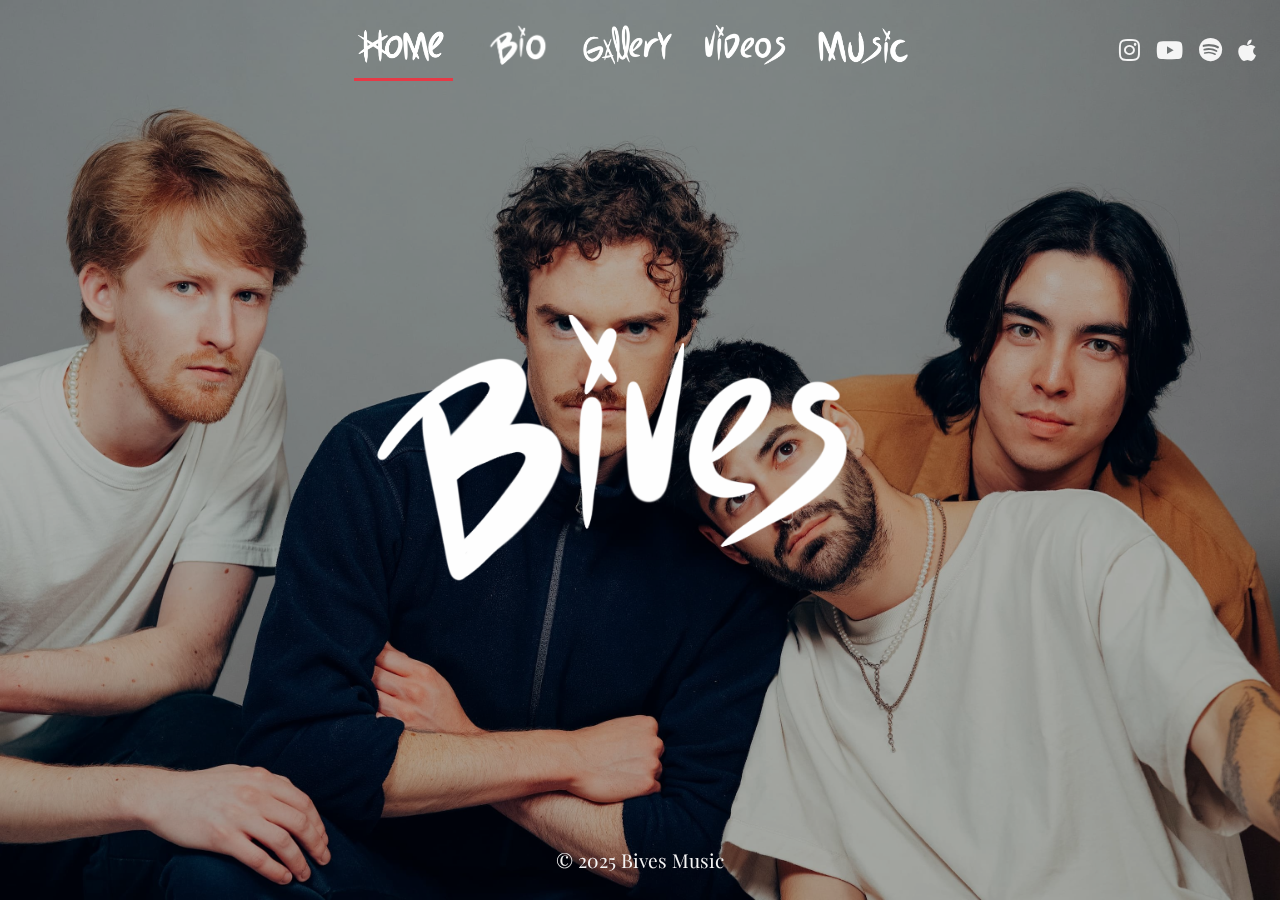
==== commit 35e7e420: "Add transition animations" ====
--- a/index.html
+++ b/index.html
@@ -35,19 +35,19 @@
                 <li><a href="videos.html" class="nav-link">Videos</a></li>
                 <li><a href="music.html" class="nav-link">Music</a></li> -->
 
-                <a href="index.html">
+                <a href="index.html" class="nav-link">
                     <img src="/Media/images/fonts/home/home-w.png" alt="home img" class="font-img">
                 </a>
-                <a href="bio.html">
+                <a href="bio.html" class="nav-link">
                     <img src="/Media/images/fonts/bio/bio-w.png" alt="bio img" class="font-img">
                 </a>
-                <a href="gallery.html">
+                <a href="gallery.html" class="nav-link">
                     <img src="/Media/images/fonts/gallery/gallery-w.png" alt="gallery img" class="font-img">
                 </a>
-                <a href="videos.html">
+                <a href="videos.html" class="nav-link">
                     <img src="/Media/images/fonts/videos/videos-w.png" alt="videos img" class="font-img">
                 </a>
-                <a href="music.html">
+                <a href="music.html" class="nav-link">
                     <img src="/Media/images/fonts/music/music-w.png" alt="music img" class="font-img">
                 </a>
 
--- a/Static/css/styles.css
+++ b/Static/css/styles.css
@@ -116,12 +116,14 @@
 .title-img {
     margin: auto;
     align-self: center;
-    height: 40vh;
+    height: 30vh;
+    transition: opacity 0.5s ease;
 }
 
 .logo-img {
     height: 60px;
     width: auto;
+    transition: opacity 0.5s ease;
 }
 
 .font-img {
@@ -151,13 +153,18 @@
     background-color: var(--accent-color);
     bottom: 0;
     left: 0;
-    transition: var(--transition);
+    /* transition: var(--transition); */
+    border-bottom: 1px solid var(--accent-color);
 }
 
 .nav-link:hover::after,
 .nav-link.active::after {
     width: 100%;
 }
+
+/* .nav-link.active::after {
+    width: 100%;
+} */
 
 .social-links {
     display: flex;
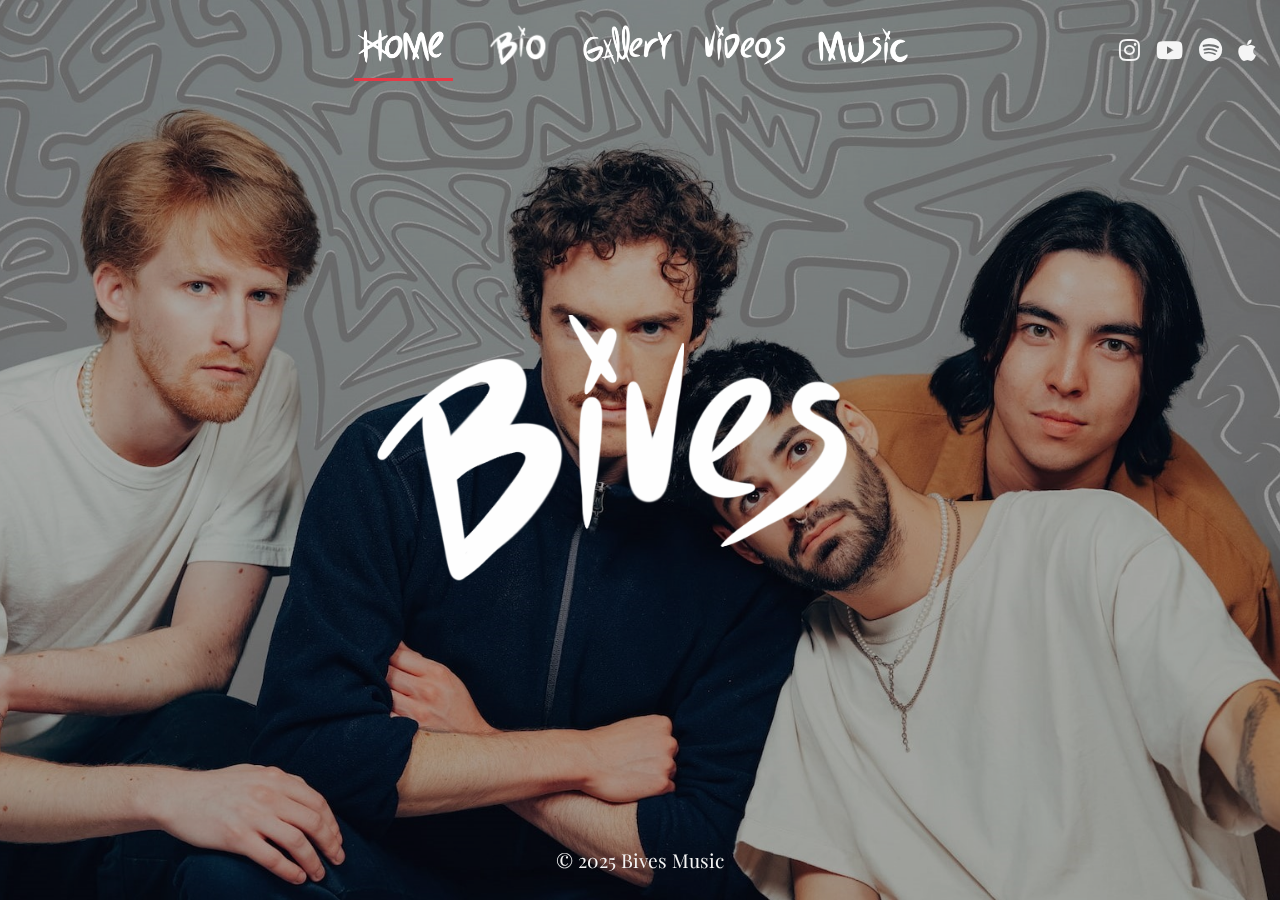
==== commit 3e135d2a: "Divide css into multople files" ====
--- a/index.html
+++ b/index.html
@@ -5,7 +5,7 @@
     <meta name="viewport" content="width=device-width, initial-scale=1.0">
     <title>Bives | Official Website</title>
     <meta name="description" content="Bives - An electrifying indie pop-rock band from Los Angeles">
-    <link rel="stylesheet" href="/Static/css/styles.css">
+    <link rel="stylesheet" href="/Static/css/main.css">
     <!-- Font Awesome for icons -->
     <link rel="stylesheet" href="https://cdnjs.cloudflare.com/ajax/libs/font-awesome/6.4.0/css/all.min.css">
     <link rel="preconnect" href="https://fonts.googleapis.com">
--- a/Static/css/main.css
+++ b/Static/css/main.css
@@ -0,0 +1,11 @@
+/* Main CSS file that imports modular CSS files */
+
+/* Import reset and base styles */
+@import 'reset.css';
+@import 'base.css';
+
+/* Import page-specific styles */
+@import 'pages.css';
+
+/* Import music page styles */
+@import 'music.css';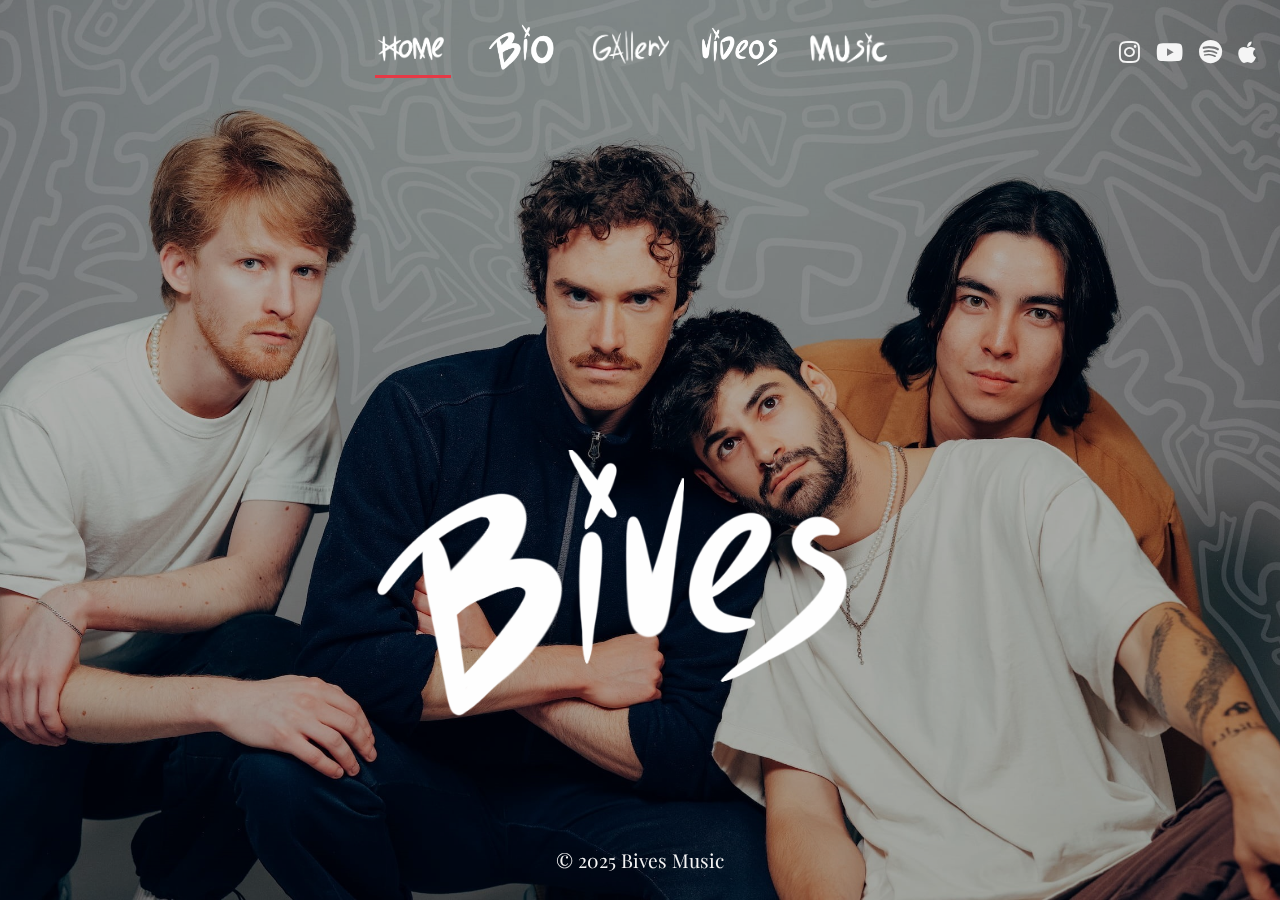
==== commit d6bf957e: "change size of font0img" ====
--- a/index.html
+++ b/index.html
@@ -28,12 +28,6 @@
             
             <!-- Desktop Navigation Menu -->
             <ul class="nav-menu blur-bg ">
-
-                <!-- <li><a href="index.html" class="nav-link active">Home</a></li>
-                <li><a href="bio.html" class="nav-link">Bio</a></li>
-                <li><a href="gallery.html" class="nav-link">Gallery</a></li>
-                <li><a href="videos.html" class="nav-link">Videos</a></li>
-                <li><a href="music.html" class="nav-link">Music</a></li> -->
 
                 <a href="index.html" class="nav-link">
                     <img src="/Media/images/fonts/home/home-w.png" alt="home img" class="font-img">
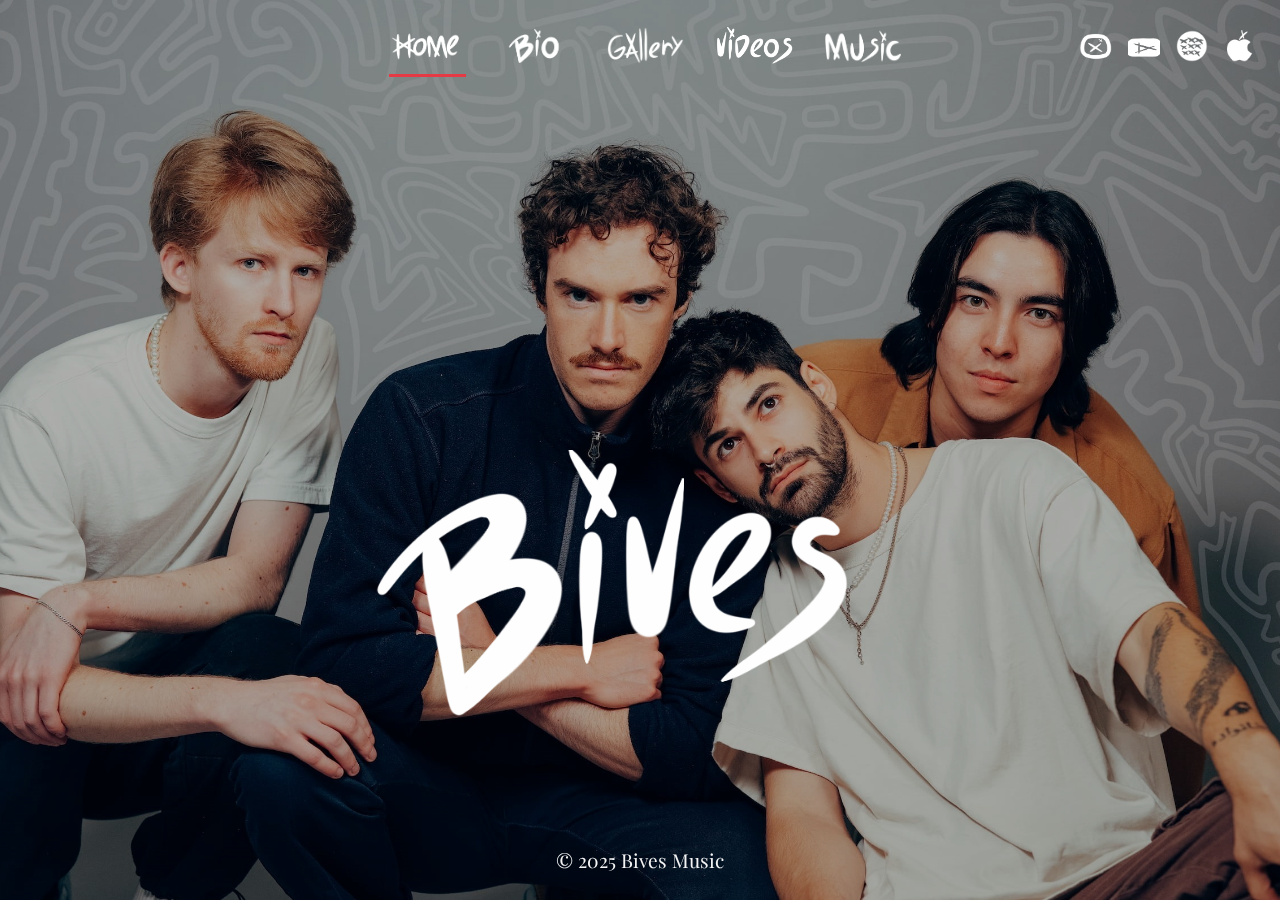
==== commit 34f1c113: "Social links" ====
--- a/index.html
+++ b/index.html
@@ -21,9 +21,9 @@
         <div class="nav-container">
             <!-- Logo -->
             <div class="logo">
-                <a href="index.html">
-                    <img src="/Media/images/logo/logo-w.png" alt="Bives Logo" class="logo-img hidden">
-                </a>
+                <div class="hidden-placeholder">
+                    <img src="/Media/images/logo/logo-w.png" alt="Bives Logo" class="logo-img">
+                </div>
             </div>
             
             <!-- Desktop Navigation Menu -->
@@ -50,16 +50,16 @@
             <!-- Social Media Links -->
             <div class="social-links">
                 <a href="https://www.instagram.com/bives.mp3/" target="_blank" aria-label="Instagram">
-                    <i class="fab fa-instagram"></i>
+                    <img src="/Media/images/socials/instagram.png" alt="Instagram" class="social-icon">
                 </a>
                 <a href="https://www.youtube.com/channel/UCIbGfi64LMCAx41w2G6Bcbw" target="_blank" aria-label="YouTube">
-                    <i class="fab fa-youtube"></i>
+                    <img src="/Media/images/socials/youtube.png" alt="YouTube" class="social-icon">
                 </a>
                 <a href="https://open.spotify.com/artist/2z56uAB5zLrQXs2lIUnxNt" target="_blank" aria-label="Spotify">
-                    <i class="fab fa-spotify"></i>
+                    <img src="/Media/images/socials/spotify.png" alt="Spotify" class="social-icon">
                 </a>
                 <a href="https://music.apple.com/us/artist/bives/1753832882" target="_blank" aria-label="Apple Music">
-                    <i class="fab fa-apple"></i>
+                    <img src="/Media/images/socials/apple.png" alt="Apple Music" class="social-icon">
                 </a>
             </div>
             
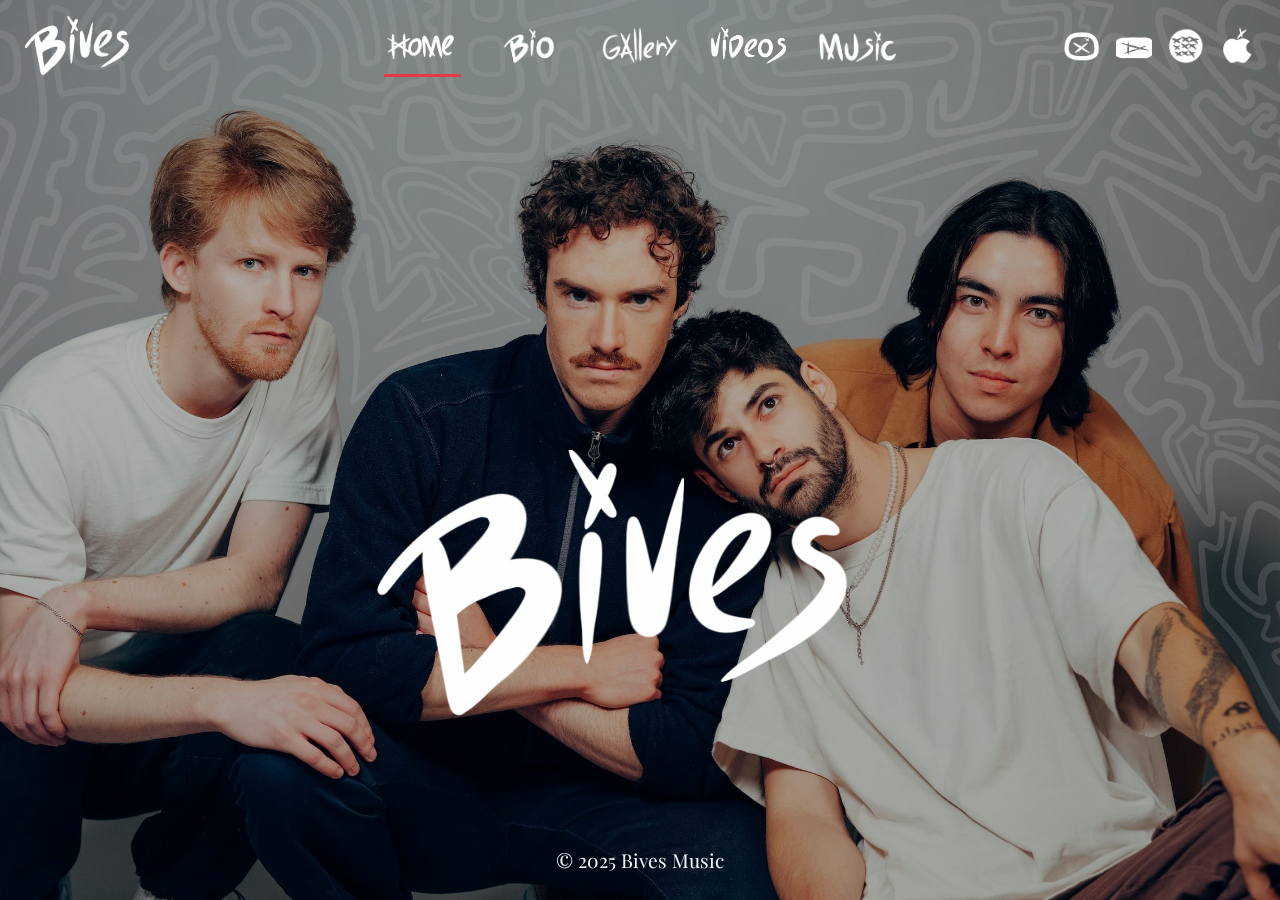
==== commit 0930d256: "Change social icons, and arrow icon" ====
--- a/index.html
+++ b/index.html
@@ -19,16 +19,15 @@
     <!-- Navigation -->
     <nav class="main-nav">
         <div class="nav-container">
-            <!-- Logo -->
+            <!-- Logo (left column) -->
             <div class="logo">
-                <div class="hidden-placeholder">
+                <a href="index.html">
                     <img src="/Media/images/logo/logo-w.png" alt="Bives Logo" class="logo-img">
-                </div>
+                </a>
             </div>
             
-            <!-- Desktop Navigation Menu -->
-            <ul class="nav-menu blur-bg ">
-
+            <!-- Navigation Menu (center column) -->
+            <ul class="nav-menu">
                 <a href="index.html" class="nav-link">
                     <img src="/Media/images/fonts/home/home-w.png" alt="home img" class="font-img">
                 </a>
@@ -44,10 +43,9 @@
                 <a href="music.html" class="nav-link">
                     <img src="/Media/images/fonts/music/music-w.png" alt="music img" class="font-img">
                 </a>
-
             </ul>
             
-            <!-- Social Media Links -->
+            <!-- Social Media Links (right column) -->
             <div class="social-links">
                 <a href="https://www.instagram.com/bives.mp3/" target="_blank" aria-label="Instagram">
                     <img src="/Media/images/socials/instagram.png" alt="Instagram" class="social-icon">
